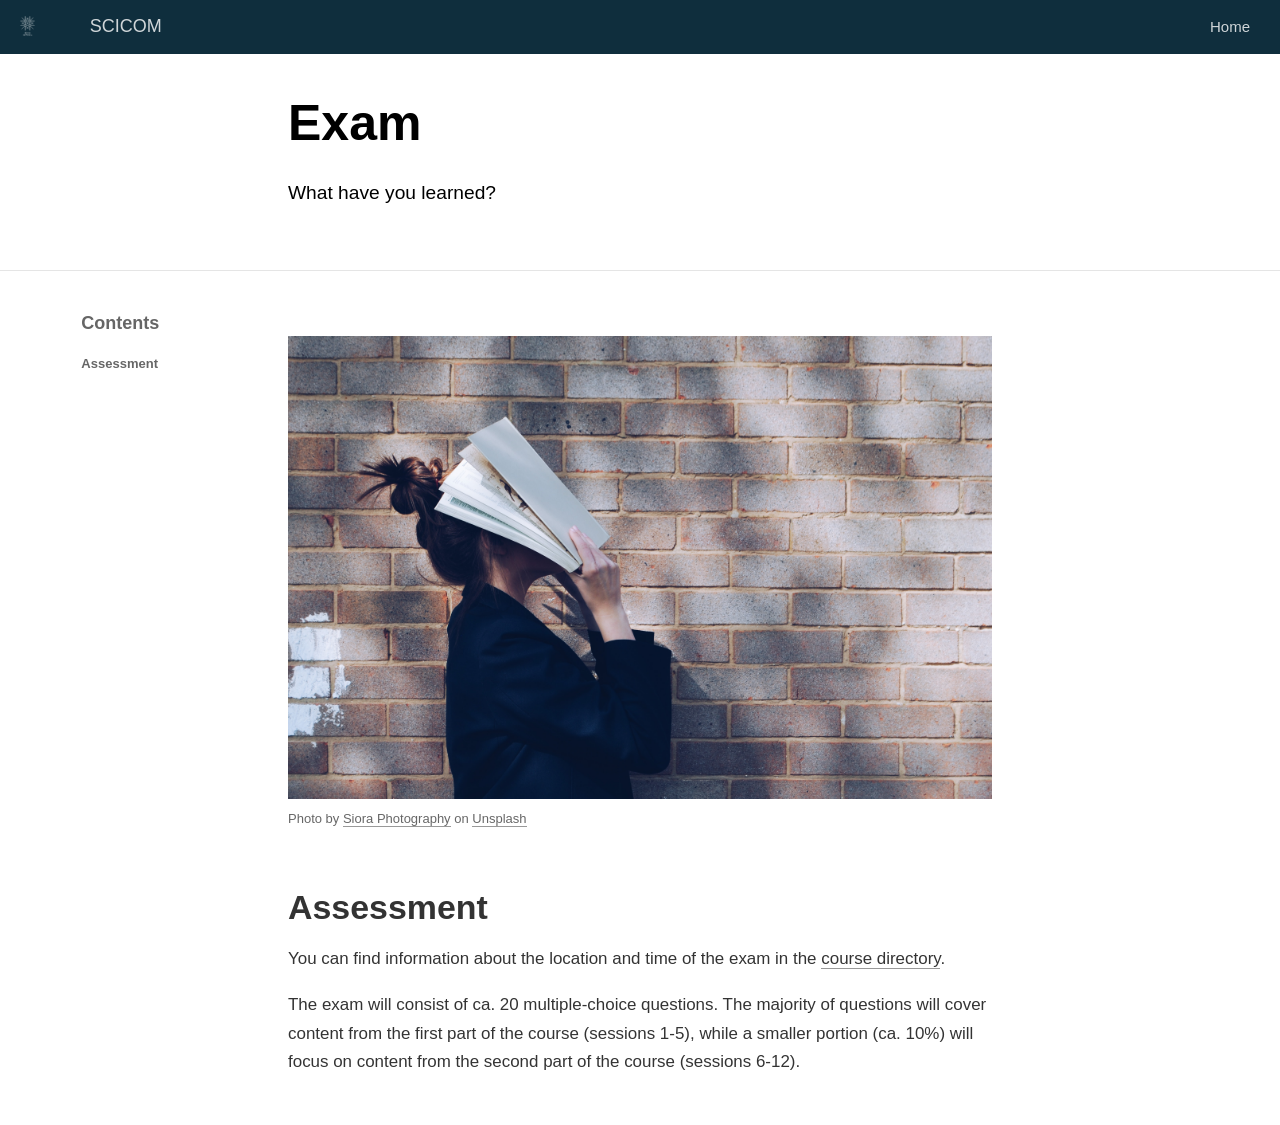
==== docs/exam.html @ 019a63f3 "Initial commit" ====
<!DOCTYPE html>

<html xmlns="http://www.w3.org/1999/xhtml" lang="" xml:lang="">

<head>
  <meta charset="utf-8"/>
  <meta name="viewport" content="width=device-width, initial-scale=1"/>
  <meta http-equiv="X-UA-Compatible" content="IE=Edge,chrome=1"/>
  <meta name="generator" content="distill" />

  <style type="text/css">
  /* Hide doc at startup (prevent jankiness while JS renders/transforms) */
  body {
    visibility: hidden;
  }
  </style>

 <!--radix_placeholder_import_source-->
 <!--/radix_placeholder_import_source-->

<style type="text/css">code{white-space: pre;}</style>
<style type="text/css" data-origin="pandoc">
pre > code.sourceCode { white-space: pre; position: relative; }
pre > code.sourceCode > span { line-height: 1.25; }
pre > code.sourceCode > span:empty { height: 1.2em; }
.sourceCode { overflow: visible; }
code.sourceCode > span { color: inherit; text-decoration: inherit; }
div.sourceCode { margin: 1em 0; }
pre.sourceCode { margin: 0; }
@media screen {
div.sourceCode { overflow: auto; }
}
@media print {
pre > code.sourceCode { white-space: pre-wrap; }
pre > code.sourceCode > span { display: inline-block; text-indent: -5em; padding-left: 5em; }
}
pre.numberSource code
  { counter-reset: source-line 0; }
pre.numberSource code > span
  { position: relative; left: -4em; counter-increment: source-line; }
pre.numberSource code > span > a:first-child::before
  { content: counter(source-line);
    position: relative; left: -1em; text-align: right; vertical-align: baseline;
    border: none; display: inline-block;
    -webkit-touch-callout: none; -webkit-user-select: none;
    -khtml-user-select: none; -moz-user-select: none;
    -ms-user-select: none; user-select: none;
    padding: 0 4px; width: 4em;
    color: #aaaaaa;
  }
pre.numberSource { margin-left: 3em; border-left: 1px solid #aaaaaa;  padding-left: 4px; }
div.sourceCode
  { color: #00769e; background-color: #f1f3f5; }
@media screen {
pre > code.sourceCode > span > a:first-child::before { text-decoration: underline; }
}
code span { color: #00769e; } /* Normal */
code span.al { color: #ad0000; } /* Alert */
code span.an { color: #5e5e5e; } /* Annotation */
code span.at { color: #657422; } /* Attribute */
code span.bn { color: #ad0000; } /* BaseN */
code span.bu { } /* BuiltIn */
code span.cf { color: #00769e; } /* ControlFlow */
code span.ch { color: #20794d; } /* Char */
code span.cn { color: #8f5902; } /* Constant */
code span.co { color: #5e5e5e; } /* Comment */
code span.cv { color: #5e5e5e; font-style: italic; } /* CommentVar */
code span.do { color: #5e5e5e; font-style: italic; } /* Documentation */
code span.dt { color: #ad0000; } /* DataType */
code span.dv { color: #ad0000; } /* DecVal */
code span.er { color: #ad0000; } /* Error */
code span.ex { } /* Extension */
code span.fl { color: #ad0000; } /* Float */
code span.fu { color: #4758ab; } /* Function */
code span.im { } /* Import */
code span.in { color: #5e5e5e; } /* Information */
code span.kw { color: #00769e; } /* Keyword */
code span.op { color: #5e5e5e; } /* Operator */
code span.ot { color: #00769e; } /* Other */
code span.pp { color: #ad0000; } /* Preprocessor */
code span.sc { color: #5e5e5e; } /* SpecialChar */
code span.ss { color: #20794d; } /* SpecialString */
code span.st { color: #20794d; } /* String */
code span.va { color: #111111; } /* Variable */
code span.vs { color: #20794d; } /* VerbatimString */
code span.wa { color: #5e5e5e; font-style: italic; } /* Warning */
</style>


  <!--radix_placeholder_meta_tags-->
  <title>SCICOM: Exam</title>

  <meta property="description" itemprop="description" content="What have you learned?"/>



  <!--  https://developers.facebook.com/docs/sharing/webmasters#markup -->
  <meta property="og:title" content="SCICOM: Exam"/>
  <meta property="og:type" content="article"/>
  <meta property="og:description" content="What have you learned?"/>
  <meta property="og:locale" content="en_US"/>
  <meta property="og:site_name" content="SCICOM"/>

  <!--  https://dev.twitter.com/cards/types/summary -->
  <meta property="twitter:card" content="summary"/>
  <meta property="twitter:title" content="SCICOM: Exam"/>
  <meta property="twitter:description" content="What have you learned?"/>

  <!--/radix_placeholder_meta_tags-->
  <!--radix_placeholder_rmarkdown_metadata-->

  <script type="text/json" id="radix-rmarkdown-metadata">
  {"type":"list","attributes":{"names":{"type":"character","attributes":{},"value":["title","description"]}},"value":[{"type":"character","attributes":{},"value":["Exam"]},{"type":"character","attributes":{},"value":["What have you learned?"]}]}
  </script>
  <!--/radix_placeholder_rmarkdown_metadata-->
  <!--radix_placeholder_navigation_in_header-->
  <meta name="distill:offset" content=""/>

  <script type="application/javascript">

    window.headroom_prevent_pin = false;

    window.document.addEventListener("DOMContentLoaded", function (event) {

      // initialize headroom for banner
      var header = $('header').get(0);
      var headerHeight = header.offsetHeight;
      var headroom = new Headroom(header, {
        tolerance: 5,
        onPin : function() {
          if (window.headroom_prevent_pin) {
            window.headroom_prevent_pin = false;
            headroom.unpin();
          }
        }
      });
      headroom.init();
      if(window.location.hash)
        headroom.unpin();
      $(header).addClass('headroom--transition');

      // offset scroll location for banner on hash change
      // (see: https://github.com/WickyNilliams/headroom.js/issues/38)
      window.addEventListener("hashchange", function(event) {
        window.scrollTo(0, window.pageYOffset - (headerHeight + 25));
      });

      // responsive menu
      $('.distill-site-header').each(function(i, val) {
        var topnav = $(this);
        var toggle = topnav.find('.nav-toggle');
        toggle.on('click', function() {
          topnav.toggleClass('responsive');
        });
      });

      // nav dropdowns
      $('.nav-dropbtn').click(function(e) {
        $(this).next('.nav-dropdown-content').toggleClass('nav-dropdown-active');
        $(this).parent().siblings('.nav-dropdown')
           .children('.nav-dropdown-content').removeClass('nav-dropdown-active');
      });
      $("body").click(function(e){
        $('.nav-dropdown-content').removeClass('nav-dropdown-active');
      });
      $(".nav-dropdown").click(function(e){
        e.stopPropagation();
      });
    });
  </script>

  <style type="text/css">

  /* Theme (user-documented overrideables for nav appearance) */

  .distill-site-nav {
    color: rgba(255, 255, 255, 0.8);
    background-color: #0F2E3D;
    font-size: 15px;
    font-weight: 300;
  }

  .distill-site-nav a {
    color: inherit;
    text-decoration: none;
  }

  .distill-site-nav a:hover {
    color: white;
  }

  @media print {
    .distill-site-nav {
      display: none;
    }
  }

  .distill-site-header {

  }

  .distill-site-footer {

  }


  /* Site Header */

  .distill-site-header {
    width: 100%;
    box-sizing: border-box;
    z-index: 3;
  }

  .distill-site-header .nav-left {
    display: inline-block;
    margin-left: 8px;
  }

  @media screen and (max-width: 768px) {
    .distill-site-header .nav-left {
      margin-left: 0;
    }
  }


  .distill-site-header .nav-right {
    float: right;
    margin-right: 8px;
  }

  .distill-site-header a,
  .distill-site-header .title {
    display: inline-block;
    text-align: center;
    padding: 14px 10px 14px 10px;
  }

  .distill-site-header .title {
    font-size: 18px;
    min-width: 150px;
  }

  .distill-site-header .logo {
    padding: 0;
  }

  .distill-site-header .logo img {
    display: none;
    max-height: 20px;
    width: auto;
    margin-bottom: -4px;
  }

  .distill-site-header .nav-image img {
    max-height: 18px;
    width: auto;
    display: inline-block;
    margin-bottom: -3px;
  }



  @media screen and (min-width: 1000px) {
    .distill-site-header .logo img {
      display: inline-block;
    }
    .distill-site-header .nav-left {
      margin-left: 20px;
    }
    .distill-site-header .nav-right {
      margin-right: 20px;
    }
    .distill-site-header .title {
      padding-left: 12px;
    }
  }


  .distill-site-header .nav-toggle {
    display: none;
  }

  .nav-dropdown {
    display: inline-block;
    position: relative;
  }

  .nav-dropdown .nav-dropbtn {
    border: none;
    outline: none;
    color: rgba(255, 255, 255, 0.8);
    padding: 16px 10px;
    background-color: transparent;
    font-family: inherit;
    font-size: inherit;
    font-weight: inherit;
    margin: 0;
    margin-top: 1px;
    z-index: 2;
  }

  .nav-dropdown-content {
    display: none;
    position: absolute;
    background-color: white;
    min-width: 200px;
    border: 1px solid rgba(0,0,0,0.15);
    border-radius: 4px;
    box-shadow: 0px 8px 16px 0px rgba(0,0,0,0.1);
    z-index: 1;
    margin-top: 2px;
    white-space: nowrap;
    padding-top: 4px;
    padding-bottom: 4px;
  }

  .nav-dropdown-content hr {
    margin-top: 4px;
    margin-bottom: 4px;
    border: none;
    border-bottom: 1px solid rgba(0, 0, 0, 0.1);
  }

  .nav-dropdown-active {
    display: block;
  }

  .nav-dropdown-content a, .nav-dropdown-content .nav-dropdown-header {
    color: black;
    padding: 6px 24px;
    text-decoration: none;
    display: block;
    text-align: left;
  }

  .nav-dropdown-content .nav-dropdown-header {
    display: block;
    padding: 5px 24px;
    padding-bottom: 0;
    text-transform: uppercase;
    font-size: 14px;
    color: #999999;
    white-space: nowrap;
  }

  .nav-dropdown:hover .nav-dropbtn {
    color: white;
  }

  .nav-dropdown-content a:hover {
    background-color: #ddd;
    color: black;
  }

  .nav-right .nav-dropdown-content {
    margin-left: -45%;
    right: 0;
  }

  @media screen and (max-width: 768px) {
    .distill-site-header a, .distill-site-header .nav-dropdown  {display: none;}
    .distill-site-header a.nav-toggle {
      float: right;
      display: block;
    }
    .distill-site-header .title {
      margin-left: 0;
    }
    .distill-site-header .nav-right {
      margin-right: 0;
    }
    .distill-site-header {
      overflow: hidden;
    }
    .nav-right .nav-dropdown-content {
      margin-left: 0;
    }
  }


  @media screen and (max-width: 768px) {
    .distill-site-header.responsive {position: relative; min-height: 500px; }
    .distill-site-header.responsive a.nav-toggle {
      position: absolute;
      right: 0;
      top: 0;
    }
    .distill-site-header.responsive a,
    .distill-site-header.responsive .nav-dropdown {
      display: block;
      text-align: left;
    }
    .distill-site-header.responsive .nav-left,
    .distill-site-header.responsive .nav-right {
      width: 100%;
    }
    .distill-site-header.responsive .nav-dropdown {float: none;}
    .distill-site-header.responsive .nav-dropdown-content {position: relative;}
    .distill-site-header.responsive .nav-dropdown .nav-dropbtn {
      display: block;
      width: 100%;
      text-align: left;
    }
  }

  /* Site Footer */

  .distill-site-footer {
    width: 100%;
    overflow: hidden;
    box-sizing: border-box;
    z-index: 3;
    margin-top: 30px;
    padding-top: 30px;
    padding-bottom: 30px;
    text-align: center;
  }

  /* Headroom */

  d-title {
    padding-top: 6rem;
  }

  @media print {
    d-title {
      padding-top: 4rem;
    }
  }

  .headroom {
    z-index: 1000;
    position: fixed;
    top: 0;
    left: 0;
    right: 0;
  }

  .headroom--transition {
    transition: all .4s ease-in-out;
  }

  .headroom--unpinned {
    top: -100px;
  }

  .headroom--pinned {
    top: 0;
  }

  /* adjust viewport for navbar height */
  /* helps vertically center bootstrap (non-distill) content */
  .min-vh-100 {
    min-height: calc(100vh - 100px) !important;
  }

  </style>

  <script src="site_libs/jquery-3.6.0/jquery-3.6.0.min.js"></script>
  <link href="site_libs/font-awesome-6.4.2/css/all.min.css" rel="stylesheet"/>
  <link href="site_libs/font-awesome-6.4.2/css/v4-shims.min.css" rel="stylesheet"/>
  <script src="site_libs/headroom-0.9.4/headroom.min.js"></script>
  <script src="site_libs/autocomplete-0.37.1/autocomplete.min.js"></script>
  <script src="site_libs/fuse-6.4.1/fuse.min.js"></script>

  <script type="application/javascript">

  function getMeta(metaName) {
    var metas = document.getElementsByTagName('meta');
    for (let i = 0; i < metas.length; i++) {
      if (metas[i].getAttribute('name') === metaName) {
        return metas[i].getAttribute('content');
      }
    }
    return '';
  }

  function offsetURL(url) {
    var offset = getMeta('distill:offset');
    return offset ? offset + '/' + url : url;
  }

  function createFuseIndex() {

    // create fuse index
    var options = {
      keys: [
        { name: 'title', weight: 20 },
        { name: 'categories', weight: 15 },
        { name: 'description', weight: 10 },
        { name: 'contents', weight: 5 },
      ],
      ignoreLocation: true,
      threshold: 0
    };
    var fuse = new window.Fuse([], options);

    // fetch the main search.json
    return fetch(offsetURL('search.json'))
      .then(function(response) {
        if (response.status == 200) {
          return response.json().then(function(json) {
            // index main articles
            json.articles.forEach(function(article) {
              fuse.add(article);
            });
            // download collections and index their articles
            return Promise.all(json.collections.map(function(collection) {
              return fetch(offsetURL(collection)).then(function(response) {
                if (response.status === 200) {
                  return response.json().then(function(articles) {
                    articles.forEach(function(article) {
                      fuse.add(article);
                    });
                  })
                } else {
                  return Promise.reject(
                    new Error('Unexpected status from search index request: ' +
                              response.status)
                  );
                }
              });
            })).then(function() {
              return fuse;
            });
          });

        } else {
          return Promise.reject(
            new Error('Unexpected status from search index request: ' +
                        response.status)
          );
        }
      });
  }

  window.document.addEventListener("DOMContentLoaded", function (event) {

    // get search element (bail if we don't have one)
    var searchEl = window.document.getElementById('distill-search');
    if (!searchEl)
      return;

    createFuseIndex()
      .then(function(fuse) {

        // make search box visible
        searchEl.classList.remove('hidden');

        // initialize autocomplete
        var options = {
          autoselect: true,
          hint: false,
          minLength: 2,
        };
        window.autocomplete(searchEl, options, [{
          source: function(query, callback) {
            const searchOptions = {
              isCaseSensitive: false,
              shouldSort: true,
              minMatchCharLength: 2,
              limit: 10,
            };
            var results = fuse.search(query, searchOptions);
            callback(results
              .map(function(result) { return result.item; })
            );
          },
          templates: {
            suggestion: function(suggestion) {
              var img = suggestion.preview && Object.keys(suggestion.preview).length > 0
                ? `<img src="${offsetURL(suggestion.preview)}"</img>`
                : '';
              var html = `
                <div class="search-item">
                  <h3>${suggestion.title}</h3>
                  <div class="search-item-description">
                    ${suggestion.description || ''}
                  </div>
                  <div class="search-item-preview">
                    ${img}
                  </div>
                </div>
              `;
              return html;
            }
          }
        }]).on('autocomplete:selected', function(event, suggestion) {
          window.location.href = offsetURL(suggestion.path);
        });
        // remove inline display style on autocompleter (we want to
        // manage responsive display via css)
        $('.algolia-autocomplete').css("display", "");
      })
      .catch(function(error) {
        console.log(error);
      });

  });

  </script>

  <style type="text/css">

  .nav-search {
    font-size: x-small;
  }

  /* Algolioa Autocomplete */

  .algolia-autocomplete {
    display: inline-block;
    margin-left: 10px;
    vertical-align: sub;
    background-color: white;
    color: black;
    padding: 6px;
    padding-top: 8px;
    padding-bottom: 0;
    border-radius: 6px;
    border: 1px #0F2E3D solid;
    width: 180px;
  }


  @media screen and (max-width: 768px) {
    .distill-site-nav .algolia-autocomplete {
      display: none;
      visibility: hidden;
    }
    .distill-site-nav.responsive .algolia-autocomplete {
      display: inline-block;
      visibility: visible;
    }
    .distill-site-nav.responsive .algolia-autocomplete .aa-dropdown-menu {
      margin-left: 0;
      width: 400px;
      max-height: 400px;
    }
  }

  .algolia-autocomplete .aa-input, .algolia-autocomplete .aa-hint {
    width: 90%;
    outline: none;
    border: none;
  }

  .algolia-autocomplete .aa-hint {
    color: #999;
  }
  .algolia-autocomplete .aa-dropdown-menu {
    width: 550px;
    max-height: 70vh;
    overflow-x: visible;
    overflow-y: scroll;
    padding: 5px;
    margin-top: 3px;
    margin-left: -150px;
    background-color: #fff;
    border-radius: 5px;
    border: 1px solid #999;
    border-top: none;
  }

  .algolia-autocomplete .aa-dropdown-menu .aa-suggestion {
    cursor: pointer;
    padding: 5px 4px;
    border-bottom: 1px solid #eee;
  }

  .algolia-autocomplete .aa-dropdown-menu .aa-suggestion:last-of-type {
    border-bottom: none;
    margin-bottom: 2px;
  }

  .algolia-autocomplete .aa-dropdown-menu .aa-suggestion .search-item {
    overflow: hidden;
    font-size: 0.8em;
    line-height: 1.4em;
  }

  .algolia-autocomplete .aa-dropdown-menu .aa-suggestion .search-item h3 {
    font-size: 1rem;
    margin-block-start: 0;
    margin-block-end: 5px;
  }

  .algolia-autocomplete .aa-dropdown-menu .aa-suggestion .search-item-description {
    display: inline-block;
    overflow: hidden;
    height: 2.8em;
    width: 80%;
    margin-right: 4%;
  }

  .algolia-autocomplete .aa-dropdown-menu .aa-suggestion .search-item-preview {
    display: inline-block;
    width: 15%;
  }

  .algolia-autocomplete .aa-dropdown-menu .aa-suggestion .search-item-preview img {
    height: 3em;
    width: auto;
    display: none;
  }

  .algolia-autocomplete .aa-dropdown-menu .aa-suggestion .search-item-preview img[src] {
    display: initial;
  }

  .algolia-autocomplete .aa-dropdown-menu .aa-suggestion.aa-cursor {
    background-color: #eee;
  }
  .algolia-autocomplete .aa-dropdown-menu .aa-suggestion em {
    font-weight: bold;
    font-style: normal;
  }

  </style>


  <!--/radix_placeholder_navigation_in_header-->
  <!--radix_placeholder_distill-->

  <style type="text/css">

  body {
    background-color: white;
  }

  .pandoc-table {
    width: 100%;
  }

  .pandoc-table>caption {
    margin-bottom: 10px;
  }

  .pandoc-table th:not([align]) {
    text-align: left;
  }

  .pagedtable-footer {
    font-size: 15px;
  }

  d-byline .byline {
    grid-template-columns: 2fr 2fr;
  }

  d-byline .byline h3 {
    margin-block-start: 1.5em;
  }

  d-byline .byline .authors-affiliations h3 {
    margin-block-start: 0.5em;
  }

  .authors-affiliations .orcid-id {
    width: 16px;
    height:16px;
    margin-left: 4px;
    margin-right: 4px;
    vertical-align: middle;
    padding-bottom: 2px;
  }

  d-title .dt-tags {
    margin-top: 1em;
    grid-column: text;
  }

  .dt-tags .dt-tag {
    text-decoration: none;
    display: inline-block;
    color: rgba(0,0,0,0.6);
    padding: 0em 0.4em;
    margin-right: 0.5em;
    margin-bottom: 0.4em;
    font-size: 70%;
    border: 1px solid rgba(0,0,0,0.2);
    border-radius: 3px;
    text-transform: uppercase;
    font-weight: 500;
  }

  d-article table.gt_table td,
  d-article table.gt_table th {
    border-bottom: none;
    font-size: 100%;
  }

  .html-widget {
    margin-bottom: 2.0em;
  }

  .l-screen-inset {
    padding-right: 16px;
  }

  .l-screen .caption {
    margin-left: 10px;
  }

  .shaded {
    background: rgb(247, 247, 247);
    padding-top: 20px;
    padding-bottom: 20px;
    border-top: 1px solid rgba(0, 0, 0, 0.1);
    border-bottom: 1px solid rgba(0, 0, 0, 0.1);
  }

  .shaded .html-widget {
    margin-bottom: 0;
    border: 1px solid rgba(0, 0, 0, 0.1);
  }

  .shaded .shaded-content {
    background: white;
  }

  .text-output {
    margin-top: 0;
    line-height: 1.5em;
  }

  .hidden {
    display: none !important;
  }

  hr.section-separator {
    border: none;
    border-top: 1px solid rgba(0, 0, 0, 0.1);
    margin: 0px;
  }


  d-byline {
    border-top: none;
  }

  d-article {
    padding-top: 2.5rem;
    padding-bottom: 30px;
    border-top: none;
  }

  d-appendix {
    padding-top: 30px;
  }

  d-article>p>img {
    width: 100%;
  }

  d-article h2 {
    margin: 1rem 0 1.5rem 0;
  }

  d-article h3 {
    margin-top: 1.5rem;
  }

  d-article iframe {
    border: 1px solid rgba(0, 0, 0, 0.1);
    margin-bottom: 2.0em;
    width: 100%;
  }

  /* Tweak code blocks */

  d-article div.sourceCode code,
  d-article pre code {
    font-family: Consolas, Monaco, 'Andale Mono', 'Ubuntu Mono', monospace;
  }

  d-article pre,
  d-article div.sourceCode,
  d-article div.sourceCode pre {
    overflow: auto;
  }

  d-article div.sourceCode {
    background-color: white;
  }

  d-article div.sourceCode pre {
    padding-left: 10px;
    font-size: 12px;
    border-left: 2px solid rgba(0,0,0,0.1);
  }

  d-article pre {
    font-size: 12px;
    color: black;
    background: none;
    margin-top: 0;
    text-align: left;
    white-space: pre;
    word-spacing: normal;
    word-break: normal;
    word-wrap: normal;
    line-height: 1.5;

    -moz-tab-size: 4;
    -o-tab-size: 4;
    tab-size: 4;

    -webkit-hyphens: none;
    -moz-hyphens: none;
    -ms-hyphens: none;
    hyphens: none;
  }

  d-article pre a {
    border-bottom: none;
  }

  d-article pre a:hover {
    border-bottom: none;
    text-decoration: underline;
  }

  d-article details {
    grid-column: text;
    margin-bottom: 0.8em;
  }

  @media(min-width: 768px) {

  d-article pre,
  d-article div.sourceCode,
  d-article div.sourceCode pre {
    overflow: visible !important;
  }

  d-article div.sourceCode pre {
    padding-left: 18px;
    font-size: 14px;
  }

  /* tweak for Pandoc numbered line within distill */
  d-article pre.numberSource code > span {
      left: -2em;
  }

  d-article pre {
    font-size: 14px;
  }

  }

  figure img.external {
    background: white;
    border: 1px solid rgba(0, 0, 0, 0.1);
    box-shadow: 0 1px 8px rgba(0, 0, 0, 0.1);
    padding: 18px;
    box-sizing: border-box;
  }

  /* CSS for d-contents */

  .d-contents {
    grid-column: text;
    color: rgba(0,0,0,0.8);
    font-size: 0.9em;
    padding-bottom: 1em;
    margin-bottom: 1em;
    padding-bottom: 0.5em;
    margin-bottom: 1em;
    padding-left: 0.25em;
    justify-self: start;
  }

  @media(min-width: 1000px) {
    .d-contents.d-contents-float {
      height: 0;
      grid-column-start: 1;
      grid-column-end: 4;
      justify-self: center;
      padding-right: 3em;
      padding-left: 2em;
    }
  }

  .d-contents nav h3 {
    font-size: 18px;
    margin-top: 0;
    margin-bottom: 1em;
  }

  .d-contents li {
    list-style-type: none
  }

  .d-contents nav > ul {
    padding-left: 0;
  }

  .d-contents ul {
    padding-left: 1em
  }

  .d-contents nav ul li {
    margin-top: 0.6em;
    margin-bottom: 0.2em;
  }

  .d-contents nav a {
    font-size: 13px;
    border-bottom: none;
    text-decoration: none
    color: rgba(0, 0, 0, 0.8);
  }

  .d-contents nav a:hover {
    text-decoration: underline solid rgba(0, 0, 0, 0.6)
  }

  .d-contents nav > ul > li > a {
    font-weight: 600;
  }

  .d-contents nav > ul > li > ul {
    font-weight: inherit;
  }

  .d-contents nav > ul > li > ul > li {
    margin-top: 0.2em;
  }


  .d-contents nav ul {
    margin-top: 0;
    margin-bottom: 0.25em;
  }

  .d-article-with-toc h2:nth-child(2) {
    margin-top: 0;
  }


  /* Figure */

  .figure {
    position: relative;
    margin-bottom: 2.5em;
    margin-top: 1.5em;
  }

  .figure .caption {
    color: rgba(0, 0, 0, 0.6);
    font-size: 12px;
    line-height: 1.5em;
  }

  .figure img.external {
    background: white;
    border: 1px solid rgba(0, 0, 0, 0.1);
    box-shadow: 0 1px 8px rgba(0, 0, 0, 0.1);
    padding: 18px;
    box-sizing: border-box;
  }

  .figure .caption a {
    color: rgba(0, 0, 0, 0.6);
  }

  .figure .caption b,
  .figure .caption strong, {
    font-weight: 600;
    color: rgba(0, 0, 0, 1.0);
  }

  /* Citations */

  d-article .citation {
    color: inherit;
    cursor: inherit;
  }

  div.hanging-indent{
    margin-left: 1em; text-indent: -1em;
  }

  /* Citation hover box */

  .tippy-box[data-theme~=light-border] {
    background-color: rgba(250, 250, 250, 0.95);
  }

  .tippy-content > p {
    margin-bottom: 0;
    padding: 2px;
  }


  /* Tweak 1000px media break to show more text */

  @media(min-width: 1000px) {
    .base-grid,
    distill-header,
    d-title,
    d-abstract,
    d-article,
    d-appendix,
    distill-appendix,
    d-byline,
    d-footnote-list,
    d-citation-list,
    distill-footer {
      grid-template-columns: [screen-start] 1fr [page-start kicker-start] 80px [middle-start] 50px [text-start kicker-end] 65px 65px 65px 65px 65px 65px 65px 65px [text-end gutter-start] 65px [middle-end] 65px [page-end gutter-end] 1fr [screen-end];
      grid-column-gap: 16px;
    }

    .grid {
      grid-column-gap: 16px;
    }

    d-article {
      font-size: 1.06rem;
      line-height: 1.7em;
    }
    figure .caption, .figure .caption, figure figcaption {
      font-size: 13px;
    }
  }

  @media(min-width: 1180px) {
    .base-grid,
    distill-header,
    d-title,
    d-abstract,
    d-article,
    d-appendix,
    distill-appendix,
    d-byline,
    d-footnote-list,
    d-citation-list,
    distill-footer {
      grid-template-columns: [screen-start] 1fr [page-start kicker-start] 60px [middle-start] 60px [text-start kicker-end] 60px 60px 60px 60px 60px 60px 60px 60px [text-end gutter-start] 60px [middle-end] 60px [page-end gutter-end] 1fr [screen-end];
      grid-column-gap: 32px;
    }

    .grid {
      grid-column-gap: 32px;
    }
  }


  /* Get the citation styles for the appendix (not auto-injected on render since
     we do our own rendering of the citation appendix) */

  d-appendix .citation-appendix,
  .d-appendix .citation-appendix {
    font-size: 11px;
    line-height: 15px;
    border-left: 1px solid rgba(0, 0, 0, 0.1);
    padding-left: 18px;
    border: 1px solid rgba(0,0,0,0.1);
    background: rgba(0, 0, 0, 0.02);
    padding: 10px 18px;
    border-radius: 3px;
    color: rgba(150, 150, 150, 1);
    overflow: hidden;
    margin-top: -12px;
    white-space: pre-wrap;
    word-wrap: break-word;
  }

  /* Include appendix styles here so they can be overridden */

  d-appendix {
    contain: layout style;
    font-size: 0.8em;
    line-height: 1.7em;
    margin-top: 60px;
    margin-bottom: 0;
    border-top: 1px solid rgba(0, 0, 0, 0.1);
    color: rgba(0,0,0,0.5);
    padding-top: 60px;
    padding-bottom: 48px;
  }

  d-appendix h3 {
    grid-column: page-start / text-start;
    font-size: 15px;
    font-weight: 500;
    margin-top: 1em;
    margin-bottom: 0;
    color: rgba(0,0,0,0.65);
  }

  d-appendix h3 + * {
    margin-top: 1em;
  }

  d-appendix ol {
    padding: 0 0 0 15px;
  }

  @media (min-width: 768px) {
    d-appendix ol {
      padding: 0 0 0 30px;
      margin-left: -30px;
    }
  }

  d-appendix li {
    margin-bottom: 1em;
  }

  d-appendix a {
    color: rgba(0, 0, 0, 0.6);
  }

  d-appendix > * {
    grid-column: text;
  }

  d-appendix > d-footnote-list,
  d-appendix > d-citation-list,
  d-appendix > distill-appendix {
    grid-column: screen;
  }

  /* Include footnote styles here so they can be overridden */

  d-footnote-list {
    contain: layout style;
  }

  d-footnote-list > * {
    grid-column: text;
  }

  d-footnote-list a.footnote-backlink {
    color: rgba(0,0,0,0.3);
    padding-left: 0.5em;
  }



  /* Anchor.js */

  .anchorjs-link {
    /*transition: all .25s linear; */
    text-decoration: none;
    border-bottom: none;
  }
  *:hover > .anchorjs-link {
    margin-left: -1.125em !important;
    text-decoration: none;
    border-bottom: none;
  }

  /* Social footer */

  .social_footer {
    margin-top: 30px;
    margin-bottom: 0;
    color: rgba(0,0,0,0.67);
  }

  .disqus-comments {
    margin-right: 30px;
  }

  .disqus-comment-count {
    border-bottom: 1px solid rgba(0, 0, 0, 0.4);
    cursor: pointer;
  }

  #disqus_thread {
    margin-top: 30px;
  }

  .article-sharing a {
    border-bottom: none;
    margin-right: 8px;
  }

  .article-sharing a:hover {
    border-bottom: none;
  }

  .sidebar-section.subscribe {
    font-size: 12px;
    line-height: 1.6em;
  }

  .subscribe p {
    margin-bottom: 0.5em;
  }


  .article-footer .subscribe {
    font-size: 15px;
    margin-top: 45px;
  }


  .sidebar-section.custom {
    font-size: 12px;
    line-height: 1.6em;
  }

  .custom p {
    margin-bottom: 0.5em;
  }

  /* Styles for listing layout (hide title) */
  .layout-listing d-title, .layout-listing .d-title {
    display: none;
  }

  /* Styles for posts lists (not auto-injected) */


  .posts-with-sidebar {
    padding-left: 45px;
    padding-right: 45px;
  }

  .posts-list .description h2,
  .posts-list .description p {
    font-family: -apple-system, BlinkMacSystemFont, "Segoe UI", Roboto, Oxygen, Ubuntu, Cantarell, "Fira Sans", "Droid Sans", "Helvetica Neue", Arial, sans-serif;
  }

  .posts-list .description h2 {
    font-weight: 700;
    border-bottom: none;
    padding-bottom: 0;
  }

  .posts-list h2.post-tag {
    border-bottom: 1px solid rgba(0, 0, 0, 0.2);
    padding-bottom: 12px;
  }
  .posts-list {
    margin-top: 60px;
    margin-bottom: 24px;
  }

  .posts-list .post-preview {
    text-decoration: none;
    overflow: hidden;
    display: block;
    border-bottom: 1px solid rgba(0, 0, 0, 0.1);
    padding: 24px 0;
  }

  .post-preview-last {
    border-bottom: none !important;
  }

  .posts-list .posts-list-caption {
    grid-column: screen;
    font-weight: 400;
  }

  .posts-list .post-preview h2 {
    margin: 0 0 6px 0;
    line-height: 1.2em;
    font-style: normal;
    font-size: 24px;
  }

  .posts-list .post-preview p {
    margin: 0 0 12px 0;
    line-height: 1.4em;
    font-size: 16px;
  }

  .posts-list .post-preview .thumbnail {
    box-sizing: border-box;
    margin-bottom: 24px;
    position: relative;
    max-width: 500px;
  }
  .posts-list .post-preview img {
    width: 100%;
    display: block;
  }

  .posts-list .metadata {
    font-size: 12px;
    line-height: 1.4em;
    margin-bottom: 18px;
  }

  .posts-list .metadata > * {
    display: inline-block;
  }

  .posts-list .metadata .publishedDate {
    margin-right: 2em;
  }

  .posts-list .metadata .dt-authors {
    display: block;
    margin-top: 0.3em;
    margin-right: 2em;
  }

  .posts-list .dt-tags {
    display: block;
    line-height: 1em;
  }

  .posts-list .dt-tags .dt-tag {
    display: inline-block;
    color: rgba(0,0,0,0.6);
    padding: 0.3em 0.4em;
    margin-right: 0.2em;
    margin-bottom: 0.4em;
    font-size: 60%;
    border: 1px solid rgba(0,0,0,0.2);
    border-radius: 3px;
    text-transform: uppercase;
    font-weight: 500;
  }

  .posts-list img {
    opacity: 1;
  }

  .posts-list img[data-src] {
    opacity: 0;
  }

  .posts-more {
    clear: both;
  }


  .posts-sidebar {
    font-size: 16px;
  }

  .posts-sidebar h3 {
    font-size: 16px;
    margin-top: 0;
    margin-bottom: 0.5em;
    font-weight: 400;
    text-transform: uppercase;
  }

  .sidebar-section {
    margin-bottom: 30px;
  }

  .categories ul {
    list-style-type: none;
    margin: 0;
    padding: 0;
  }

  .categories li {
    color: rgba(0, 0, 0, 0.8);
    margin-bottom: 0;
  }

  .categories li>a {
    border-bottom: none;
  }

  .categories li>a:hover {
    border-bottom: 1px solid rgba(0, 0, 0, 0.4);
  }

  .categories .active {
    font-weight: 600;
  }

  .categories .category-count {
    color: rgba(0, 0, 0, 0.4);
  }


  @media(min-width: 768px) {
    .posts-list .post-preview h2 {
      font-size: 26px;
    }
    .posts-list .post-preview .thumbnail {
      float: right;
      width: 30%;
      margin-bottom: 0;
    }
    .posts-list .post-preview .description {
      float: left;
      width: 45%;
    }
    .posts-list .post-preview .metadata {
      float: left;
      width: 20%;
      margin-top: 8px;
    }
    .posts-list .post-preview p {
      margin: 0 0 12px 0;
      line-height: 1.5em;
      font-size: 16px;
    }
    .posts-with-sidebar .posts-list {
      float: left;
      width: 75%;
    }
    .posts-with-sidebar .posts-sidebar {
      float: right;
      width: 20%;
      margin-top: 60px;
      padding-top: 24px;
      padding-bottom: 24px;
    }
  }


  /* Improve display for browsers without grid (IE/Edge <= 15) */

  .downlevel {
    line-height: 1.6em;
    font-family: -apple-system, BlinkMacSystemFont, "Segoe UI", Roboto, Oxygen, Ubuntu, Cantarell, "Fira Sans", "Droid Sans", "Helvetica Neue", Arial, sans-serif;
    margin: 0;
  }

  .downlevel .d-title {
    padding-top: 6rem;
    padding-bottom: 1.5rem;
  }

  .downlevel .d-title h1 {
    font-size: 50px;
    font-weight: 700;
    line-height: 1.1em;
    margin: 0 0 0.5rem;
  }

  .downlevel .d-title p {
    font-weight: 300;
    font-size: 1.2rem;
    line-height: 1.55em;
    margin-top: 0;
  }

  .downlevel .d-byline {
    padding-top: 0.8em;
    padding-bottom: 0.8em;
    font-size: 0.8rem;
    line-height: 1.8em;
  }

  .downlevel .section-separator {
    border: none;
    border-top: 1px solid rgba(0, 0, 0, 0.1);
  }

  .downlevel .d-article {
    font-size: 1.06rem;
    line-height: 1.7em;
    padding-top: 1rem;
    padding-bottom: 2rem;
  }


  .downlevel .d-appendix {
    padding-left: 0;
    padding-right: 0;
    max-width: none;
    font-size: 0.8em;
    line-height: 1.7em;
    margin-bottom: 0;
    color: rgba(0,0,0,0.5);
    padding-top: 40px;
    padding-bottom: 48px;
  }

  .downlevel .footnotes ol {
    padding-left: 13px;
  }

  .downlevel .base-grid,
  .downlevel .distill-header,
  .downlevel .d-title,
  .downlevel .d-abstract,
  .downlevel .d-article,
  .downlevel .d-appendix,
  .downlevel .distill-appendix,
  .downlevel .d-byline,
  .downlevel .d-footnote-list,
  .downlevel .d-citation-list,
  .downlevel .distill-footer,
  .downlevel .appendix-bottom,
  .downlevel .posts-container {
    padding-left: 40px;
    padding-right: 40px;
  }

  @media(min-width: 768px) {
    .downlevel .base-grid,
    .downlevel .distill-header,
    .downlevel .d-title,
    .downlevel .d-abstract,
    .downlevel .d-article,
    .downlevel .d-appendix,
    .downlevel .distill-appendix,
    .downlevel .d-byline,
    .downlevel .d-footnote-list,
    .downlevel .d-citation-list,
    .downlevel .distill-footer,
    .downlevel .appendix-bottom,
    .downlevel .posts-container {
    padding-left: 150px;
    padding-right: 150px;
    max-width: 900px;
  }
  }

  .downlevel pre code {
    display: block;
    border-left: 2px solid rgba(0, 0, 0, .1);
    padding: 0 0 0 20px;
    font-size: 14px;
  }

  .downlevel code, .downlevel pre {
    color: black;
    background: none;
    font-family: Consolas, Monaco, 'Andale Mono', 'Ubuntu Mono', monospace;
    text-align: left;
    white-space: pre;
    word-spacing: normal;
    word-break: normal;
    word-wrap: normal;
    line-height: 1.5;

    -moz-tab-size: 4;
    -o-tab-size: 4;
    tab-size: 4;

    -webkit-hyphens: none;
    -moz-hyphens: none;
    -ms-hyphens: none;
    hyphens: none;
  }

  .downlevel .posts-list .post-preview {
    color: inherit;
  }



  </style>

  <script type="application/javascript">

  function is_downlevel_browser() {
    if (bowser.isUnsupportedBrowser({ msie: "12", msedge: "16"},
                                   window.navigator.userAgent)) {
      return true;
    } else {
      return window.load_distill_framework === undefined;
    }
  }

  // show body when load is complete
  function on_load_complete() {

    // add anchors
    if (window.anchors) {
      window.anchors.options.placement = 'left';
      window.anchors.add('d-article > h2, d-article > h3, d-article > h4, d-article > h5');
    }


    // set body to visible
    document.body.style.visibility = 'visible';

    // force redraw for leaflet widgets
    if (window.HTMLWidgets) {
      var maps = window.HTMLWidgets.findAll(".leaflet");
      $.each(maps, function(i, el) {
        var map = this.getMap();
        map.invalidateSize();
        map.eachLayer(function(layer) {
          if (layer instanceof L.TileLayer)
            layer.redraw();
        });
      });
    }

    // trigger 'shown' so htmlwidgets resize
    $('d-article').trigger('shown');
  }

  function init_distill() {

    init_common();

    // create front matter
    var front_matter = $('<d-front-matter></d-front-matter>');
    $('#distill-front-matter').wrap(front_matter);

    // create d-title
    $('.d-title').changeElementType('d-title');

    // separator
    var separator = '<hr class="section-separator" style="clear: both"/>';
    // prepend separator above appendix
    $('.d-byline').before(separator);
    $('.d-article').before(separator);

    // create d-byline
    var byline = $('<d-byline></d-byline>');
    $('.d-byline').replaceWith(byline);

    // create d-article
    var article = $('<d-article></d-article>');
    $('.d-article').wrap(article).children().unwrap();

    // move posts container into article
    $('.posts-container').appendTo($('d-article'));

    // create d-appendix
    $('.d-appendix').changeElementType('d-appendix');

    // flag indicating that we have appendix items
    var appendix = $('.appendix-bottom').children('h3').length > 0;

    // replace footnotes with <d-footnote>
    $('.footnote-ref').each(function(i, val) {
      appendix = true;
      var href = $(this).attr('href');
      var id = href.replace('#', '');
      var fn = $('#' + id);
      var fn_p = $('#' + id + '>p');
      fn_p.find('.footnote-back').remove();
      var text = fn_p.html();
      var dtfn = $('<d-footnote></d-footnote>');
      dtfn.html(text);
      $(this).replaceWith(dtfn);
    });
    // remove footnotes
    $('.footnotes').remove();

    // move refs into #references-listing
    $('#references-listing').replaceWith($('#refs'));

    $('h1.appendix, h2.appendix').each(function(i, val) {
      $(this).changeElementType('h3');
    });
    $('h3.appendix').each(function(i, val) {
      var id = $(this).attr('id');
      $('.d-contents a[href="#' + id + '"]').parent().remove();
      appendix = true;
      $(this).nextUntil($('h1, h2, h3')).addBack().appendTo($('d-appendix'));
    });

    // show d-appendix if we have appendix content
    $("d-appendix").css('display', appendix ? 'grid' : 'none');

    // localize layout chunks to just output
    $('.layout-chunk').each(function(i, val) {

      // capture layout
      var layout = $(this).attr('data-layout');

      // apply layout to markdown level block elements
      var elements = $(this).children().not('details, div.sourceCode, pre, script');
      elements.each(function(i, el) {
        var layout_div = $('<div class="' + layout + '"></div>');
        if (layout_div.hasClass('shaded')) {
          var shaded_content = $('<div class="shaded-content"></div>');
          $(this).wrap(shaded_content);
          $(this).parent().wrap(layout_div);
        } else {
          $(this).wrap(layout_div);
        }
      });


      // unwrap the layout-chunk div
      $(this).children().unwrap();
    });

    // remove code block used to force  highlighting css
    $('.distill-force-highlighting-css').parent().remove();

    // remove empty line numbers inserted by pandoc when using a
    // custom syntax highlighting theme, except when numbering line
    // in code chunk
    $('pre:not(.numberLines) code.sourceCode a:empty').remove();

    // load distill framework
    load_distill_framework();

    // wait for window.distillRunlevel == 4 to do post processing
    function distill_post_process() {

      if (!window.distillRunlevel || window.distillRunlevel < 4)
        return;

      // hide author/affiliations entirely if we have no authors
      var front_matter = JSON.parse($("#distill-front-matter").html());
      var have_authors = front_matter.authors && front_matter.authors.length > 0;
      if (!have_authors)
        $('d-byline').addClass('hidden');

      // article with toc class
      $('.d-contents').parent().addClass('d-article-with-toc');

      // strip links that point to #
      $('.authors-affiliations').find('a[href="#"]').removeAttr('href');

      // add orcid ids
      $('.authors-affiliations').find('.author').each(function(i, el) {
        var orcid_id = front_matter.authors[i].orcidID;
        var author_name = front_matter.authors[i].author
        if (orcid_id) {
          var a = $('<a></a>');
          a.attr('href', 'https://orcid.org/' + orcid_id);
          var img = $('<img></img>');
          img.addClass('orcid-id');
          img.attr('alt', author_name ? 'ORCID ID for ' + author_name : 'ORCID ID');
          img.attr('src','[data-uri]');
          a.append(img);
          $(this).append(a);
        }
      });

      // hide elements of author/affiliations grid that have no value
      function hide_byline_column(caption) {
        $('d-byline').find('h3:contains("' + caption + '")').parent().css('visibility', 'hidden');
      }

      // affiliations
      var have_affiliations = false;
      for (var i = 0; i<front_matter.authors.length; ++i) {
        var author = front_matter.authors[i];
        if (author.affiliation !== "&nbsp;") {
          have_affiliations = true;
          break;
        }
      }
      if (!have_affiliations)
        $('d-byline').find('h3:contains("Affiliations")').css('visibility', 'hidden');

      // published date
      if (!front_matter.publishedDate)
        hide_byline_column("Published");

      // document object identifier
      var doi = $('d-byline').find('h3:contains("DOI")');
      var doi_p = doi.next().empty();
      if (!front_matter.doi) {
        // if we have a citation and valid citationText then link to that
        if ($('#citation').length > 0 && front_matter.citationText) {
          doi.html('Citation');
          $('<a href="#citation"></a>')
            .text(front_matter.citationText)
            .appendTo(doi_p);
        } else {
          hide_byline_column("DOI");
        }
      } else {
        $('<a></a>')
           .attr('href', "https://doi.org/" + front_matter.doi)
           .html(front_matter.doi)
           .appendTo(doi_p);
      }

       // change plural form of authors/affiliations
      if (front_matter.authors.length === 1) {
        var grid = $('.authors-affiliations');
        grid.children('h3:contains("Authors")').text('Author');
        grid.children('h3:contains("Affiliations")').text('Affiliation');
      }

      // remove d-appendix and d-footnote-list local styles
      $('d-appendix > style:first-child').remove();
      $('d-footnote-list > style:first-child').remove();

      // move appendix-bottom entries to the bottom
      $('.appendix-bottom').appendTo('d-appendix').children().unwrap();
      $('.appendix-bottom').remove();

      // hoverable references
      $('span.citation[data-cites]').each(function() {
        const citeChild = $(this).children()[0]
        // Do not process if @xyz has been used without escaping and without bibliography activated
        // https://github.com/rstudio/distill/issues/466
        if (citeChild === undefined) return true

        if (citeChild.nodeName == "D-FOOTNOTE") {
          var fn = citeChild
          $(this).html(fn.shadowRoot.querySelector("sup"))
          $(this).id = fn.id
          fn.remove()
        }
        var refs = $(this).attr('data-cites').split(" ");
        var refHtml = refs.map(function(ref) {
          // Could use CSS.escape too here, we insure backward compatibility in navigator
          return "<p>" + $('div[id="ref-' + ref + '"]').html() + "</p>";
        }).join("\n");
        window.tippy(this, {
          allowHTML: true,
          content: refHtml,
          maxWidth: 500,
          interactive: true,
          interactiveBorder: 10,
          theme: 'light-border',
          placement: 'bottom-start'
        });
      });

      // fix footnotes in tables (#411)
      // replacing broken distill.pub feature
      $('table d-footnote').each(function() {
        // we replace internal showAtNode methode which is triggered when hovering a footnote
        this.hoverBox.showAtNode = function(node) {
          // ported from https://github.com/distillpub/template/pull/105/files
          calcOffset = function(elem) {
              let x = elem.offsetLeft;
              let y = elem.offsetTop;
              // Traverse upwards until an `absolute` element is found or `elem`
              // becomes null.
              while (elem = elem.offsetParent && elem.style.position != 'absolute') {
                  x += elem.offsetLeft;
                  y += elem.offsetTop;
              }

              return { left: x, top: y };
          }
          // https://developer.mozilla.org/en-US/docs/Web/API/HTMLElement/offsetTop
          const bbox = node.getBoundingClientRect();
          const offset = calcOffset(node);
          this.show([offset.left + bbox.width, offset.top + bbox.height]);
        }
      })

      // clear polling timer
      clearInterval(tid);

      // show body now that everything is ready
      on_load_complete();
    }

    var tid = setInterval(distill_post_process, 50);
    distill_post_process();

  }

  function init_downlevel() {

    init_common();

     // insert hr after d-title
    $('.d-title').after($('<hr class="section-separator"/>'));

    // check if we have authors
    var front_matter = JSON.parse($("#distill-front-matter").html());
    var have_authors = front_matter.authors && front_matter.authors.length > 0;

    // manage byline/border
    if (!have_authors)
      $('.d-byline').remove();
    $('.d-byline').after($('<hr class="section-separator"/>'));
    $('.d-byline a').remove();

    // remove toc
    $('.d-contents').remove();

    // move appendix elements
    $('h1.appendix, h2.appendix').each(function(i, val) {
      $(this).changeElementType('h3');
    });
    $('h3.appendix').each(function(i, val) {
      $(this).nextUntil($('h1, h2, h3')).addBack().appendTo($('.d-appendix'));
    });


    // inject headers into references and footnotes
    var refs_header = $('<h3></h3>');
    refs_header.text('References');
    $('#refs').prepend(refs_header);

    var footnotes_header = $('<h3></h3');
    footnotes_header.text('Footnotes');
    $('.footnotes').children('hr').first().replaceWith(footnotes_header);

    // move appendix-bottom entries to the bottom
    $('.appendix-bottom').appendTo('.d-appendix').children().unwrap();
    $('.appendix-bottom').remove();

    // remove appendix if it's empty
    if ($('.d-appendix').children().length === 0)
      $('.d-appendix').remove();

    // prepend separator above appendix
    $('.d-appendix').before($('<hr class="section-separator" style="clear: both"/>'));

    // trim code
    $('pre>code').each(function(i, val) {
      $(this).html($.trim($(this).html()));
    });

    // move posts-container right before article
    $('.posts-container').insertBefore($('.d-article'));

    $('body').addClass('downlevel');

    on_load_complete();
  }


  function init_common() {

    // jquery plugin to change element types
    (function($) {
      $.fn.changeElementType = function(newType) {
        var attrs = {};

        $.each(this[0].attributes, function(idx, attr) {
          attrs[attr.nodeName] = attr.nodeValue;
        });

        this.replaceWith(function() {
          return $("<" + newType + "/>", attrs).append($(this).contents());
        });
      };
    })(jQuery);

    // prevent underline for linked images
    $('a > img').parent().css({'border-bottom' : 'none'});

    // mark non-body figures created by knitr chunks as 100% width
    $('.layout-chunk').each(function(i, val) {
      var figures = $(this).find('img, .html-widget');
      // ignore leaflet img layers (#106)
      figures = figures.filter(':not(img[class*="leaflet"])')
      if ($(this).attr('data-layout') !== "l-body") {
        figures.css('width', '100%');
      } else {
        figures.css('max-width', '100%');
        figures.filter("[width]").each(function(i, val) {
          var fig = $(this);
          fig.css('width', fig.attr('width') + 'px');
        });

      }
    });

    // auto-append index.html to post-preview links in file: protocol
    // and in rstudio ide preview
    $('.post-preview').each(function(i, val) {
      if (window.location.protocol === "file:")
        $(this).attr('href', $(this).attr('href') + "index.html");
    });

    // get rid of index.html references in header
    if (window.location.protocol !== "file:") {
      $('.distill-site-header a[href]').each(function(i,val) {
        $(this).attr('href', $(this).attr('href').replace(/^index[.]html/, "./"));
      });
    }

    // add class to pandoc style tables
    $('tr.header').parent('thead').parent('table').addClass('pandoc-table');
    $('.kable-table').children('table').addClass('pandoc-table');

    // add figcaption style to table captions
    $('caption').parent('table').addClass("figcaption");

    // initialize posts list
    if (window.init_posts_list)
      window.init_posts_list();

    // implmement disqus comment link
    $('.disqus-comment-count').click(function() {
      window.headroom_prevent_pin = true;
      $('#disqus_thread').toggleClass('hidden');
      if (!$('#disqus_thread').hasClass('hidden')) {
        var offset = $(this).offset();
        $(window).resize();
        $('html, body').animate({
          scrollTop: offset.top - 35
        });
      }
    });
  }

  document.addEventListener('DOMContentLoaded', function() {
    if (is_downlevel_browser())
      init_downlevel();
    else
      window.addEventListener('WebComponentsReady', init_distill);
  });

  </script>

  <!--/radix_placeholder_distill-->
  <script src="site_libs/header-attrs-2.28/header-attrs.js"></script>
  <script src="site_libs/popper-2.6.0/popper.min.js"></script>
  <link href="site_libs/tippy-6.2.7/tippy.css" rel="stylesheet" />
  <link href="site_libs/tippy-6.2.7/tippy-light-border.css" rel="stylesheet" />
  <script src="site_libs/tippy-6.2.7/tippy.umd.min.js"></script>
  <script src="site_libs/anchor-4.2.2/anchor.min.js"></script>
  <script src="site_libs/bowser-1.9.3/bowser.min.js"></script>
  <script src="site_libs/webcomponents-2.0.0/webcomponents.js"></script>
  <script src="site_libs/distill-2.2.21/template.v2.js"></script>
  <!--radix_placeholder_site_in_header-->
  <!--/radix_placeholder_site_in_header-->


</head>

<body>

<!--radix_placeholder_front_matter-->

<script id="distill-front-matter" type="text/json">
{"title":"Exam","description":"What have you learned?","authors":[]}
</script>

<!--/radix_placeholder_front_matter-->
<!--radix_placeholder_navigation_before_body-->
<header class="header header--fixed" role="banner">
<nav class="distill-site-nav distill-site-header">
<div class="nav-left">
<a class="logo" href="https://cds.unibas.ch">
<img src="photos/unibas.png" alt="Logo"/>
</a>
<a href="index.html" class="title">SCICOM</a>
</div>
<div class="nav-right">
<a href="index.html">Home</a>
<a href="javascript:void(0);" class="nav-toggle">&#9776;</a>
</div>
</nav>
</header>
<!--/radix_placeholder_navigation_before_body-->
<!--radix_placeholder_site_before_body-->
<!--/radix_placeholder_site_before_body-->

<div class="d-title">
<h1>Exam</h1>

<!--radix_placeholder_categories-->
<!--/radix_placeholder_categories-->
<p><p>What have you learned?</p></p>
</div>


<div class="d-article">
<div class="d-contents d-contents-float">
<nav class="l-text toc figcaption" id="TOC">
<h3>Contents</h3>
<ul>
<li><a href="#assessment" id="toc-assessment">Assessment</a></li>
</ul>
</nav>
</div>
<figure>
<img src="photos/siora-photography-hgFY1mZY-Y0-unsplash.jpg" alt="Photo by Siora Photography on Unsplash" />
<figcaption aria-hidden="true"><span>Photo by <a href="https://unsplash.com/@siora18?utm_source=unsplash&amp;utm_medium=referral&amp;utm_content=creditCopyText">Siora Photography</a> on <a href="https://unsplash.com/s/photos/reading?utm_source=unsplash&amp;utm_medium=referral&amp;utm_content=creditCopyText">Unsplash</a></span></figcaption>
</figure>
<h1 id="assessment">Assessment</h1>
<p>You can find information about the location and time of the exam in the <a href="https://vorlesungsverzeichnis.unibas.ch/de/vorlesungsverzeichnis?id=293356">course directory</a>.</p>
<p>The exam will consist of ca. 20 multiple-choice questions. The majority of questions will cover content from the first part of the course (sessions 1-5), while a smaller portion (ca. 10%) will focus on content from the second part of the course (sessions 6-12).</p>
<div class="sourceCode" id="cb1"><pre class="sourceCode r distill-force-highlighting-css"><code class="sourceCode r"></code></pre></div>
<!--radix_placeholder_article_footer-->
<!--/radix_placeholder_article_footer-->
</div>

<div class="d-appendix">
</div>


<!--radix_placeholder_site_after_body-->
<!--/radix_placeholder_site_after_body-->
<!--radix_placeholder_appendices-->
<div class="appendix-bottom"></div>
<!--/radix_placeholder_appendices-->
<!--radix_placeholder_navigation_after_body-->
<!--/radix_placeholder_navigation_after_body-->

</body>

</html>
---- docs/site_libs/font-awesome-6.4.2/css/v4-shims.min.css ----
/*!
 * Font Awesome Free 6.4.2 by @fontawesome - https://fontawesome.com
 * License - https://fontawesome.com/license/free (Icons: CC BY 4.0, Fonts: SIL OFL 1.1, Code: MIT License)
 * Copyright 2023 Fonticons, Inc.
 */
.fa.fa-glass:before{content:"\f000"}.fa.fa-envelope-o{font-family:"Font Awesome 6 Free";font-weight:400}.fa.fa-envelope-o:before{content:"\f0e0"}.fa.fa-star-o{font-family:"Font Awesome 6 Free";font-weight:400}.fa.fa-star-o:before{content:"\f005"}.fa.fa-close:before,.fa.fa-remove:before{content:"\f00d"}.fa.fa-gear:before{content:"\f013"}.fa.fa-trash-o{font-family:"Font Awesome 6 Free";font-weight:400}.fa.fa-trash-o:before{content:"\f2ed"}.fa.fa-home:before{content:"\f015"}.fa.fa-file-o{font-family:"Font Awesome 6 Free";font-weight:400}.fa.fa-file-o:before{content:"\f15b"}.fa.fa-clock-o{font-family:"Font Awesome 6 Free";font-weight:400}.fa.fa-clock-o:before{content:"\f017"}.fa.fa-arrow-circle-o-down{font-family:"Font Awesome 6 Free";font-weight:400}.fa.fa-arrow-circle-o-down:before{content:"\f358"}.fa.fa-arrow-circle-o-up{font-family:"Font Awesome 6 Free";font-weight:400}.fa.fa-arrow-circle-o-up:before{content:"\f35b"}.fa.fa-play-circle-o{font-family:"Font Awesome 6 Free";font-weight:400}.fa.fa-play-circle-o:before{content:"\f144"}.fa.fa-repeat:before,.fa.fa-rotate-right:before{content:"\f01e"}.fa.fa-refresh:before{content:"\f021"}.fa.fa-list-alt{font-family:"Font Awesome 6 Free";font-weight:400}.fa.fa-list-alt:before{content:"\f022"}.fa.fa-dedent:before{content:"\f03b"}.fa.fa-video-camera:before{content:"\f03d"}.fa.fa-picture-o{font-family:"Font Awesome 6 Free";font-weight:400}.fa.fa-picture-o:before{content:"\f03e"}.fa.fa-photo{font-family:"Font Awesome 6 Free";font-weight:400}.fa.fa-photo:before{content:"\f03e"}.fa.fa-image{font-family:"Font Awesome 6 Free";font-weight:400}.fa.fa-image:before{content:"\f03e"}.fa.fa-map-marker:before{content:"\f3c5"}.fa.fa-pencil-square-o{font-family:"Font Awesome 6 Free";font-weight:400}.fa.fa-pencil-square-o:before{content:"\f044"}.fa.fa-edit{font-family:"Font Awesome 6 Free";font-weight:400}.fa.fa-edit:before{content:"\f044"}.fa.fa-share-square-o:before{content:"\f14d"}.fa.fa-check-square-o{font-family:"Font Awesome 6 Free";font-weight:400}.fa.fa-check-square-o:before{content:"\f14a"}.fa.fa-arrows:before{content:"\f0b2"}.fa.fa-times-circle-o{font-family:"Font Awesome 6 Free";font-weight:400}.fa.fa-times-circle-o:before{content:"\f057"}.fa.fa-check-circle-o{font-family:"Font Awesome 6 Free";font-weight:400}.fa.fa-check-circle-o:before{content:"\f058"}.fa.fa-mail-forward:before{content:"\f064"}.fa.fa-expand:before{content:"\f424"}.fa.fa-compress:before{content:"\f422"}.fa.fa-eye,.fa.fa-eye-slash{font-family:"Font Awesome 6 Free";font-weight:400}.fa.fa-warning:before{content:"\f071"}.fa.fa-calendar:before{content:"\f073"}.fa.fa-arrows-v:before{content:"\f338"}.fa.fa-arrows-h:before{content:"\f337"}.fa.fa-bar-chart-o:before,.fa.fa-bar-chart:before{content:"\e0e3"}.fa.fa-twitter-square{font-family:"Font Awesome 6 Brands";font-weight:400}.fa.fa-twitter-square:before{content:"\f081"}.fa.fa-facebook-square{font-family:"Font Awesome 6 Brands";font-weight:400}.fa.fa-facebook-square:before{content:"\f082"}.fa.fa-gears:before{content:"\f085"}.fa.fa-thumbs-o-up{font-family:"Font Awesome 6 Free";font-weight:400}.fa.fa-thumbs-o-up:before{content:"\f164"}.fa.fa-thumbs-o-down{font-family:"Font Awesome 6 Free";font-weight:400}.fa.fa-thumbs-o-down:before{content:"\f165"}.fa.fa-heart-o{font-family:"Font Awesome 6 Free";font-weight:400}.fa.fa-heart-o:before{content:"\f004"}.fa.fa-sign-out:before{content:"\f2f5"}.fa.fa-linkedin-square{font-family:"Font Awesome 6 Brands";font-weight:400}.fa.fa-linkedin-square:before{content:"\f08c"}.fa.fa-thumb-tack:before{content:"\f08d"}.fa.fa-external-link:before{content:"\f35d"}.fa.fa-sign-in:before{content:"\f2f6"}.fa.fa-github-square{font-family:"Font Awesome 6 Brands";font-weight:400}.fa.fa-github-square:before{content:"\f092"}.fa.fa-lemon-o{font-family:"Font Awesome 6 Free";font-weight:400}.fa.fa-lemon-o:before{content:"\f094"}.fa.fa-square-o{font-family:"Font Awesome 6 Free";font-weight:400}.fa.fa-square-o:before{content:"\f0c8"}.fa.fa-bookmark-o{font-family:"Font Awesome 6 Free";font-weight:400}.fa.fa-bookmark-o:before{content:"\f02e"}.fa.fa-facebook,.fa.fa-twitter{font-family:"Font Awesome 6 Brands";font-weight:400}.fa.fa-facebook:before{content:"\f39e"}.fa.fa-facebook-f{font-family:"Font Awesome 6 Brands";font-weight:400}.fa.fa-facebook-f:before{content:"\f39e"}.fa.fa-github{font-family:"Font Awesome 6 Brands";font-weight:400}.fa.fa-credit-card{font-family:"Font Awesome 6 Free";font-weight:400}.fa.fa-feed:before{content:"\f09e"}.fa.fa-hdd-o{font-family:"Font Awesome 6 Free";font-weight:400}.fa.fa-hdd-o:before{content:"\f0a0"}.fa.fa-hand-o-right{font-family:"Font Awesome 6 Free";font-weight:400}.fa.fa-hand-o-right:before{content:"\f0a4"}.fa.fa-hand-o-left{font-family:"Font Awesome 6 Free";font-weight:400}.fa.fa-hand-o-left:before{content:"\f0a5"}.fa.fa-hand-o-up{font-family:"Font Awesome 6 Free";font-weight:400}.fa.fa-hand-o-up:before{content:"\f0a6"}.fa.fa-hand-o-down{font-family:"Font Awesome 6 Free";font-weight:400}.fa.fa-hand-o-down:before{content:"\f0a7"}.fa.fa-globe:before{content:"\f57d"}.fa.fa-tasks:before{content:"\f828"}.fa.fa-arrows-alt:before{content:"\f31e"}.fa.fa-group:before{content:"\f0c0"}.fa.fa-chain:before{content:"\f0c1"}.fa.fa-cut:before{content:"\f0c4"}.fa.fa-files-o{font-family:"Font Awesome 6 Free";font-weight:400}.fa.fa-files-o:before{content:"\f0c5"}.fa.fa-floppy-o{font-family:"Font Awesome 6 Free";font-weight:400}.fa.fa-floppy-o:before{content:"\f0c7"}.fa.fa-save{font-family:"Font Awesome 6 Free";font-weight:400}.fa.fa-save:before{content:"\f0c7"}.fa.fa-navicon:before,.fa.fa-reorder:before{content:"\f0c9"}.fa.fa-magic:before{content:"\e2ca"}.fa.fa-pinterest,.fa.fa-pinterest-square{font-family:"Font Awesome 6 Brands";font-weight:400}.fa.fa-pinterest-square:before{content:"\f0d3"}.fa.fa-google-plus-square{font-family:"Font Awesome 6 Brands";font-weight:400}.fa.fa-google-plus-square:before{content:"\f0d4"}.fa.fa-google-plus{font-family:"Font Awesome 6 Brands";font-weight:400}.fa.fa-google-plus:before{content:"\f0d5"}.fa.fa-money:before{content:"\f3d1"}.fa.fa-unsorted:before{content:"\f0dc"}.fa.fa-sort-desc:before{content:"\f0dd"}.fa.fa-sort-asc:before{content:"\f0de"}.fa.fa-linkedin{font-family:"Font Awesome 6 Brands";font-weight:400}.fa.fa-linkedin:before{content:"\f0e1"}.fa.fa-rotate-left:before{content:"\f0e2"}.fa.fa-legal:before{content:"\f0e3"}.fa.fa-dashboard:before,.fa.fa-tachometer:before{content:"\f625"}.fa.fa-comment-o{font-family:"Font Awesome 6 Free";font-weight:400}.fa.fa-comment-o:before{content:"\f075"}.fa.fa-comments-o{font-family:"Font Awesome 6 Free";font-weight:400}.fa.fa-comments-o:before{content:"\f086"}.fa.fa-flash:before{content:"\f0e7"}.fa.fa-clipboard:before{content:"\f0ea"}.fa.fa-lightbulb-o{font-family:"Font Awesome 6 Free";font-weight:400}.fa.fa-lightbulb-o:before{content:"\f0eb"}.fa.fa-exchange:before{content:"\f362"}.fa.fa-cloud-download:before{content:"\f0ed"}.fa.fa-cloud-upload:before{content:"\f0ee"}.fa.fa-bell-o{font-family:"Font Awesome 6 Free";font-weight:400}.fa.fa-bell-o:before{content:"\f0f3"}.fa.fa-cutlery:before{content:"\f2e7"}.fa.fa-file-text-o{font-family:"Font Awesome 6 Free";font-weight:400}.fa.fa-file-text-o:before{content:"\f15c"}.fa.fa-building-o{font-family:"Font Awesome 6 Free";font-weight:400}.fa.fa-building-o:before{content:"\f1ad"}.fa.fa-hospital-o{font-family:"Font Awesome 6 Free";font-weight:400}.fa.fa-hospital-o:before{content:"\f0f8"}.fa.fa-tablet:before{content:"\f3fa"}.fa.fa-mobile-phone:before,.fa.fa-mobile:before{content:"\f3cd"}.fa.fa-circle-o{font-family:"Font Awesome 6 Free";font-weight:400}.fa.fa-circle-o:before{content:"\f111"}.fa.fa-mail-reply:before{content:"\f3e5"}.fa.fa-github-alt{font-family:"Font Awesome 6 Brands";font-weight:400}.fa.fa-folder-o{font-family:"Font Awesome 6 Free";font-weight:400}.fa.fa-folder-o:before{content:"\f07b"}.fa.fa-folder-open-o{font-family:"Font Awesome 6 Free";font-weight:400}.fa.fa-folder-open-o:before{content:"\f07c"}.fa.fa-smile-o{font-family:"Font Awesome 6 Free";font-weight:400}.fa.fa-smile-o:before{content:"\f118"}.fa.fa-frown-o{font-family:"Font Awesome 6 Free";font-weight:400}.fa.fa-frown-o:before{content:"\f119"}.fa.fa-meh-o{font-family:"Font Awesome 6 Free";font-weight:400}.fa.fa-meh-o:before{content:"\f11a"}.fa.fa-keyboard-o{font-family:"Font Awesome 6 Free";font-weight:400}.fa.fa-keyboard-o:before{content:"\f11c"}.fa.fa-flag-o{font-family:"Font Awesome 6 Free";font-weight:400}.fa.fa-flag-o:before{content:"\f024"}.fa.fa-mail-reply-all:before{content:"\f122"}.fa.fa-star-half-o{font-family:"Font Awesome 6 Free";font-weight:400}.fa.fa-star-half-o:before{content:"\f5c0"}.fa.fa-star-half-empty{font-family:"Font Awesome 6 Free";font-weight:400}.fa.fa-star-half-empty:before{content:"\f5c0"}.fa.fa-star-half-full{font-family:"Font Awesome 6 Free";font-weight:400}.fa.fa-star-half-full:before{content:"\f5c0"}.fa.fa-code-fork:before{content:"\f126"}.fa.fa-chain-broken:before,.fa.fa-unlink:before{content:"\f127"}.fa.fa-calendar-o{font-family:"Font Awesome 6 Free";font-weight:400}.fa.fa-calendar-o:before{content:"\f133"}.fa.fa-css3,.fa.fa-html5,.fa.fa-maxcdn{font-family:"Font Awesome 6 Brands";font-weight:400}.fa.fa-unlock-alt:before{content:"\f09c"}.fa.fa-minus-square-o{font-family:"Font Awesome 6 Free";font-weight:400}.fa.fa-minus-square-o:before{content:"\f146"}.fa.fa-level-up:before{content:"\f3bf"}.fa.fa-level-down:before{content:"\f3be"}.fa.fa-pencil-square:before{content:"\f14b"}.fa.fa-external-link-square:before{content:"\f360"}.fa.fa-compass{font-family:"Font Awesome 6 Free";font-weight:400}.fa.fa-caret-square-o-down{font-family:"Font Awesome 6 Free";font-weight:400}.fa.fa-caret-square-o-down:before{content:"\f150"}.fa.fa-toggle-down{font-family:"Font Awesome 6 Free";font-weight:400}.fa.fa-toggle-down:before{content:"\f150"}.fa.fa-caret-square-o-up{font-family:"Font Awesome 6 Free";font-weight:400}.fa.fa-caret-square-o-up:before{content:"\f151"}.fa.fa-toggle-up{font-family:"Font Awesome 6 Free";font-weight:400}.fa.fa-toggle-up:before{content:"\f151"}.fa.fa-caret-square-o-right{font-family:"Font Awesome 6 Free";font-weight:400}.fa.fa-caret-square-o-right:before{content:"\f152"}.fa.fa-toggle-right{font-family:"Font Awesome 6 Free";font-weight:400}.fa.fa-toggle-right:before{content:"\f152"}.fa.fa-eur:before,.fa.fa-euro:before{content:"\f153"}.fa.fa-gbp:before{content:"\f154"}.fa.fa-dollar:before,.fa.fa-usd:before{content:"\24"}.fa.fa-inr:before,.fa.fa-rupee:before{content:"\e1bc"}.fa.fa-cny:before,.fa.fa-jpy:before,.fa.fa-rmb:before,.fa.fa-yen:before{content:"\f157"}.fa.fa-rouble:before,.fa.fa-rub:before,.fa.fa-ruble:before{content:"\f158"}.fa.fa-krw:before,.fa.fa-won:before{content:"\f159"}.fa.fa-bitcoin,.fa.fa-btc{font-family:"Font Awesome 6 Brands";font-weight:400}.fa.fa-bitcoin:before{content:"\f15a"}.fa.fa-file-text:before{content:"\f15c"}.fa.fa-sort-alpha-asc:before{content:"\f15d"}.fa.fa-sort-alpha-desc:before{content:"\f881"}.fa.fa-sort-amount-asc:before{content:"\f884"}.fa.fa-sort-amount-desc:before{content:"\f160"}.fa.fa-sort-numeric-asc:before{content:"\f162"}.fa.fa-sort-numeric-desc:before{content:"\f886"}.fa.fa-youtube-square{font-family:"Font Awesome 6 Brands";font-weight:400}.fa.fa-youtube-square:before{content:"\f431"}.fa.fa-xing,.fa.fa-xing-square,.fa.fa-youtube{font-family:"Font Awesome 6 Brands";font-weight:400}.fa.fa-xing-square:before{content:"\f169"}.fa.fa-youtube-play{font-family:"Font Awesome 6 Brands";font-weight:400}.fa.fa-youtube-play:before{content:"\f167"}.fa.fa-adn,.fa.fa-bitbucket,.fa.fa-bitbucket-square,.fa.fa-dropbox,.fa.fa-flickr,.fa.fa-instagram,.fa.fa-stack-overflow{font-family:"Font Awesome 6 Brands";font-weight:400}.fa.fa-bitbucket-square:before{content:"\f171"}.fa.fa-tumblr,.fa.fa-tumblr-square{font-family:"Font Awesome 6 Brands";font-weight:400}.fa.fa-tumblr-square:before{content:"\f174"}.fa.fa-long-arrow-down:before{content:"\f309"}.fa.fa-long-arrow-up:before{content:"\f30c"}.fa.fa-long-arrow-left:before{content:"\f30a"}.fa.fa-long-arrow-right:before{content:"\f30b"}.fa.fa-android,.fa.fa-apple,.fa.fa-dribbble,.fa.fa-foursquare,.fa.fa-gittip,.fa.fa-gratipay,.fa.fa-linux,.fa.fa-skype,.fa.fa-trello,.fa.fa-windows{font-family:"Font Awesome 6 Brands";font-weight:400}.fa.fa-gittip:before{content:"\f184"}.fa.fa-sun-o{font-family:"Font Awesome 6 Free";font-weight:400}.fa.fa-sun-o:before{content:"\f185"}.fa.fa-moon-o{font-family:"Font Awesome 6 Free";font-weight:400}.fa.fa-moon-o:before{content:"\f186"}.fa.fa-pagelines,.fa.fa-renren,.fa.fa-stack-exchange,.fa.fa-vk,.fa.fa-weibo{font-family:"Font Awesome 6 Brands";font-weight:400}.fa.fa-arrow-circle-o-right{font-family:"Font Awesome 6 Free";font-weight:400}.fa.fa-arrow-circle-o-right:before{content:"\f35a"}.fa.fa-arrow-circle-o-left{font-family:"Font Awesome 6 Free";font-weight:400}.fa.fa-arrow-circle-o-left:before{content:"\f359"}.fa.fa-caret-square-o-left{font-family:"Font Awesome 6 Free";font-weight:400}.fa.fa-caret-square-o-left:before{content:"\f191"}.fa.fa-toggle-left{font-family:"Font Awesome 6 Free";font-weight:400}.fa.fa-toggle-left:before{content:"\f191"}.fa.fa-dot-circle-o{font-family:"Font Awesome 6 Free";font-weight:400}.fa.fa-dot-circle-o:before{content:"\f192"}.fa.fa-vimeo-square{font-family:"Font Awesome 6 Brands";font-weight:400}.fa.fa-vimeo-square:before{content:"\f194"}.fa.fa-try:before,.fa.fa-turkish-lira:before{content:"\e2bb"}.fa.fa-plus-square-o{font-family:"Font Awesome 6 Free";font-weight:400}.fa.fa-plus-square-o:before{content:"\f0fe"}.fa.fa-openid,.fa.fa-slack,.fa.fa-wordpress{font-family:"Font Awesome 6 Brands";font-weight:400}.fa.fa-bank:before,.fa.fa-institution:before{content:"\f19c"}.fa.fa-mortar-board:before{content:"\f19d"}.fa.fa-google,.fa.fa-reddit,.fa.fa-reddit-square,.fa.fa-yahoo{font-family:"Font Awesome 6 Brands";font-weight:400}.fa.fa-reddit-square:before{content:"\f1a2"}.fa.fa-behance,.fa.fa-behance-square,.fa.fa-delicious,.fa.fa-digg,.fa.fa-drupal,.fa.fa-joomla,.fa.fa-pied-piper-alt,.fa.fa-pied-piper-pp,.fa.fa-stumbleupon,.fa.fa-stumbleupon-circle{font-family:"Font Awesome 6 Brands";font-weight:400}.fa.fa-behance-square:before{content:"\f1b5"}.fa.fa-steam,.fa.fa-steam-square{font-family:"Font Awesome 6 Brands";font-weight:400}.fa.fa-steam-square:before{content:"\f1b7"}.fa.fa-automobile:before{content:"\f1b9"}.fa.fa-cab:before{content:"\f1ba"}.fa.fa-deviantart,.fa.fa-soundcloud,.fa.fa-spotify{font-family:"Font Awesome 6 Brands";font-weight:400}.fa.fa-file-pdf-o{font-family:"Font Awesome 6 Free";font-weight:400}.fa.fa-file-pdf-o:before{content:"\f1c1"}.fa.fa-file-word-o{font-family:"Font Awesome 6 Free";font-weight:400}.fa.fa-file-word-o:before{content:"\f1c2"}.fa.fa-file-excel-o{font-family:"Font Awesome 6 Free";font-weight:400}.fa.fa-file-excel-o:before{content:"\f1c3"}.fa.fa-file-powerpoint-o{font-family:"Font Awesome 6 Free";font-weight:400}.fa.fa-file-powerpoint-o:before{content:"\f1c4"}.fa.fa-file-image-o{font-family:"Font Awesome 6 Free";font-weight:400}.fa.fa-file-image-o:before{content:"\f1c5"}.fa.fa-file-photo-o{font-family:"Font Awesome 6 Free";font-weight:400}.fa.fa-file-photo-o:before{content:"\f1c5"}.fa.fa-file-picture-o{font-family:"Font Awesome 6 Free";font-weight:400}.fa.fa-file-picture-o:before{content:"\f1c5"}.fa.fa-file-archive-o{font-family:"Font Awesome 6 Free";font-weight:400}.fa.fa-file-archive-o:before{content:"\f1c6"}.fa.fa-file-zip-o{font-family:"Font Awesome 6 Free";font-weight:400}.fa.fa-file-zip-o:before{content:"\f1c6"}.fa.fa-file-audio-o{font-family:"Font Awesome 6 Free";font-weight:400}.fa.fa-file-audio-o:before{content:"\f1c7"}.fa.fa-file-sound-o{font-family:"Font Awesome 6 Free";font-weight:400}.fa.fa-file-sound-o:before{content:"\f1c7"}.fa.fa-file-video-o{font-family:"Font Awesome 6 Free";font-weight:400}.fa.fa-file-video-o:before{content:"\f1c8"}.fa.fa-file-movie-o{font-family:"Font Awesome 6 Free";font-weight:400}.fa.fa-file-movie-o:before{content:"\f1c8"}.fa.fa-file-code-o{font-family:"Font Awesome 6 Free";font-weight:400}.fa.fa-file-code-o:before{content:"\f1c9"}.fa.fa-codepen,.fa.fa-jsfiddle,.fa.fa-vine{font-family:"Font Awesome 6 Brands";font-weight:400}.fa.fa-life-bouy:before,.fa.fa-life-buoy:before,.fa.fa-life-saver:before,.fa.fa-support:before{content:"\f1cd"}.fa.fa-circle-o-notch:before{content:"\f1ce"}.fa.fa-ra,.fa.fa-rebel{font-family:"Font Awesome 6 Brands";font-weight:400}.fa.fa-ra:before{content:"\f1d0"}.fa.fa-resistance{font-family:"Font Awesome 6 Brands";font-weight:400}.fa.fa-resistance:before{content:"\f1d0"}.fa.fa-empire,.fa.fa-ge{font-family:"Font Awesome 6 Brands";font-weight:400}.fa.fa-ge:before{content:"\f1d1"}.fa.fa-git-square{font-family:"Font Awesome 6 Brands";font-weight:400}.fa.fa-git-square:before{content:"\f1d2"}.fa.fa-git,.fa.fa-hacker-news,.fa.fa-y-combinator-square{font-family:"Font Awesome 6 Brands";font-weight:400}.fa.fa-y-combinator-square:before{content:"\f1d4"}.fa.fa-yc-square{font-family:"Font Awesome 6 Brands";font-weight:400}.fa.fa-yc-square:before{content:"\f1d4"}.fa.fa-qq,.fa.fa-tencent-weibo,.fa.fa-wechat,.fa.fa-weixin{font-family:"Font Awesome 6 Brands";font-weight:400}.fa.fa-wechat:before{content:"\f1d7"}.fa.fa-send:before{content:"\f1d8"}.fa.fa-paper-plane-o{font-family:"Font Awesome 6 Free";font-weight:400}.fa.fa-paper-plane-o:before{content:"\f1d8"}.fa.fa-send-o{font-family:"Font Awesome 6 Free";font-weight:400}.fa.fa-send-o:before{content:"\f1d8"}.fa.fa-circle-thin{font-family:"Font Awesome 6 Free";font-weight:400}.fa.fa-circle-thin:before{content:"\f111"}.fa.fa-header:before{content:"\f1dc"}.fa.fa-futbol-o{font-family:"Font Awesome 6 Free";font-weight:400}.fa.fa-futbol-o:before{content:"\f1e3"}.fa.fa-soccer-ball-o{font-family:"Font Awesome 6 Free";font-weight:400}.fa.fa-soccer-ball-o:before{content:"\f1e3"}.fa.fa-slideshare,.fa.fa-twitch,.fa.fa-yelp{font-family:"Font Awesome 6 Brands";font-weight:400}.fa.fa-newspaper-o{font-family:"Font Awesome 6 Free";font-weight:400}.fa.fa-newspaper-o:before{content:"\f1ea"}.fa.fa-cc-amex,.fa.fa-cc-discover,.fa.fa-cc-mastercard,.fa.fa-cc-paypal,.fa.fa-cc-stripe,.fa.fa-cc-visa,.fa.fa-google-wallet,.fa.fa-paypal{font-family:"Font Awesome 6 Brands";font-weight:400}.fa.fa-bell-slash-o{font-family:"Font Awesome 6 Free";font-weight:400}.fa.fa-bell-slash-o:before{content:"\f1f6"}.fa.fa-trash:before{content:"\f2ed"}.fa.fa-copyright{font-family:"Font Awesome 6 Free";font-weight:400}.fa.fa-eyedropper:before{content:"\f1fb"}.fa.fa-area-chart:before{content:"\f1fe"}.fa.fa-pie-chart:before{content:"\f200"}.fa.fa-line-chart:before{content:"\f201"}.fa.fa-lastfm,.fa.fa-lastfm-square{font-family:"Font Awesome 6 Brands";font-weight:400}.fa.fa-lastfm-square:before{content:"\f203"}.fa.fa-angellist,.fa.fa-ioxhost{font-family:"Font Awesome 6 Brands";font-weight:400}.fa.fa-cc{font-family:"Font Awesome 6 Free";font-weight:400}.fa.fa-cc:before{content:"\f20a"}.fa.fa-ils:before,.fa.fa-shekel:before,.fa.fa-sheqel:before{content:"\f20b"}.fa.fa-buysellads,.fa.fa-connectdevelop,.fa.fa-dashcube,.fa.fa-forumbee,.fa.fa-leanpub,.fa.fa-sellsy,.fa.fa-shirtsinbulk,.fa.fa-simplybuilt,.fa.fa-skyatlas{font-family:"Font Awesome 6 Brands";font-weight:400}.fa.fa-diamond{font-family:"Font Awesome 6 Free";font-weight:400}.fa.fa-diamond:before{content:"\f3a5"}.fa.fa-intersex:before,.fa.fa-transgender:before{content:"\f224"}.fa.fa-transgender-alt:before{content:"\f225"}.fa.fa-facebook-official{font-family:"Font Awesome 6 Brands";font-weight:400}.fa.fa-facebook-official:before{content:"\f09a"}.fa.fa-pinterest-p,.fa.fa-whatsapp{font-family:"Font Awesome 6 Brands";font-weight:400}.fa.fa-hotel:before{content:"\f236"}.fa.fa-medium,.fa.fa-viacoin,.fa.fa-y-combinator,.fa.fa-yc{font-family:"Font Awesome 6 Brands";font-weight:400}.fa.fa-yc:before{content:"\f23b"}.fa.fa-expeditedssl,.fa.fa-opencart,.fa.fa-optin-monster{font-family:"Font Awesome 6 Brands";font-weight:400}.fa.fa-battery-4:before,.fa.fa-battery:before{content:"\f240"}.fa.fa-battery-3:before{content:"\f241"}.fa.fa-battery-2:before{content:"\f242"}.fa.fa-battery-1:before{content:"\f243"}.fa.fa-battery-0:before{content:"\f244"}.fa.fa-object-group,.fa.fa-object-ungroup,.fa.fa-sticky-note-o{font-family:"Font Awesome 6 Free";font-weight:400}.fa.fa-sticky-note-o:before{content:"\f249"}.fa.fa-cc-diners-club,.fa.fa-cc-jcb{font-family:"Font Awesome 6 Brands";font-weight:400}.fa.fa-clone{font-family:"Font Awesome 6 Free";font-weight:400}.fa.fa-hourglass-o:before{content:"\f254"}.fa.fa-hourglass-1:before{content:"\f251"}.fa.fa-hourglass-2:before{content:"\f252"}.fa.fa-hourglass-3:before{content:"\f253"}.fa.fa-hand-rock-o{font-family:"Font Awesome 6 Free";font-weight:400}.fa.fa-hand-rock-o:before{content:"\f255"}.fa.fa-hand-grab-o{font-family:"Font Awesome 6 Free";font-weight:400}.fa.fa-hand-grab-o:before{content:"\f255"}.fa.fa-hand-paper-o{font-family:"Font Awesome 6 Free";font-weight:400}.fa.fa-hand-paper-o:before{content:"\f256"}.fa.fa-hand-stop-o{font-family:"Font Awesome 6 Free";font-weight:400}.fa.fa-hand-stop-o:before{content:"\f256"}.fa.fa-hand-scissors-o{font-family:"Font Awesome 6 Free";font-weight:400}.fa.fa-hand-scissors-o:before{content:"\f257"}.fa.fa-hand-lizard-o{font-family:"Font Awesome 6 Free";font-weight:400}.fa.fa-hand-lizard-o:before{content:"\f258"}.fa.fa-hand-spock-o{font-family:"Font Awesome 6 Free";font-weight:400}.fa.fa-hand-spock-o:before{content:"\f259"}.fa.fa-hand-pointer-o{font-family:"Font Awesome 6 Free";font-weight:400}.fa.fa-hand-pointer-o:before{content:"\f25a"}.fa.fa-hand-peace-o{font-family:"Font Awesome 6 Free";font-weight:400}.fa.fa-hand-peace-o:before{content:"\f25b"}.fa.fa-registered{font-family:"Font Awesome 6 Free";font-weight:400}.fa.fa-creative-commons,.fa.fa-gg,.fa.fa-gg-circle,.fa.fa-odnoklassniki,.fa.fa-odnoklassniki-square{font-family:"Font Awesome 6 Brands";font-weight:400}.fa.fa-odnoklassniki-square:before{content:"\f264"}.fa.fa-chrome,.fa.fa-firefox,.fa.fa-get-pocket,.fa.fa-internet-explorer,.fa.fa-opera,.fa.fa-safari,.fa.fa-wikipedia-w{font-family:"Font Awesome 6 Brands";font-weight:400}.fa.fa-television:before{content:"\f26c"}.fa.fa-500px,.fa.fa-amazon,.fa.fa-contao{font-family:"Font Awesome 6 Brands";font-weight:400}.fa.fa-calendar-plus-o{font-family:"Font Awesome 6 Free";font-weight:400}.fa.fa-calendar-plus-o:before{content:"\f271"}.fa.fa-calendar-minus-o{font-family:"Font Awesome 6 Free";font-weight:400}.fa.fa-calendar-minus-o:before{content:"\f272"}.fa.fa-calendar-times-o{font-family:"Font Awesome 6 Free";font-weight:400}.fa.fa-calendar-times-o:before{content:"\f273"}.fa.fa-calendar-check-o{font-family:"Font Awesome 6 Free";font-weight:400}.fa.fa-calendar-check-o:before{content:"\f274"}.fa.fa-map-o{font-family:"Font Awesome 6 Free";font-weight:400}.fa.fa-map-o:before{content:"\f279"}.fa.fa-commenting:before{content:"\f4ad"}.fa.fa-commenting-o{font-family:"Font Awesome 6 Free";font-weight:400}.fa.fa-commenting-o:before{content:"\f4ad"}.fa.fa-houzz,.fa.fa-vimeo{font-family:"Font Awesome 6 Brands";font-weight:400}.fa.fa-vimeo:before{content:"\f27d"}.fa.fa-black-tie,.fa.fa-edge,.fa.fa-fonticons,.fa.fa-reddit-alien{font-family:"Font Awesome 6 Brands";font-weight:400}.fa.fa-credit-card-alt:before{content:"\f09d"}.fa.fa-codiepie,.fa.fa-fort-awesome,.fa.fa-mixcloud,.fa.fa-modx,.fa.fa-product-hunt,.fa.fa-scribd,.fa.fa-usb{font-family:"Font Awesome 6 Brands";font-weight:400}.fa.fa-pause-circle-o{font-family:"Font Awesome 6 Free";font-weight:400}.fa.fa-pause-circle-o:before{content:"\f28b"}.fa.fa-stop-circle-o{font-family:"Font Awesome 6 Free";font-weight:400}.fa.fa-stop-circle-o:before{content:"\f28d"}.fa.fa-bluetooth,.fa.fa-bluetooth-b,.fa.fa-envira,.fa.fa-gitlab,.fa.fa-wheelchair-alt,.fa.fa-wpbeginner,.fa.fa-wpforms{font-family:"Font Awesome 6 Brands";font-weight:400}.fa.fa-wheelchair-alt:before{content:"\f368"}.fa.fa-question-circle-o{font-family:"Font Awesome 6 Free";font-weight:400}.fa.fa-question-circle-o:before{content:"\f059"}.fa.fa-volume-control-phone:before{content:"\f2a0"}.fa.fa-asl-interpreting:before{content:"\f2a3"}.fa.fa-deafness:before,.fa.fa-hard-of-hearing:before{content:"\f2a4"}.fa.fa-glide,.fa.fa-glide-g{font-family:"Font Awesome 6 Brands";font-weight:400}.fa.fa-signing:before{content:"\f2a7"}.fa.fa-viadeo,.fa.fa-viadeo-square{font-family:"Font Awesome 6 Brands";font-weight:400}.fa.fa-viadeo-square:before{content:"\f2aa"}.fa.fa-snapchat,.fa.fa-snapchat-ghost{font-family:"Font Awesome 6 Brands";font-weight:400}.fa.fa-snapchat-ghost:before{content:"\f2ab"}.fa.fa-snapchat-square{font-family:"Font Awesome 6 Brands";font-weight:400}.fa.fa-snapchat-square:before{content:"\f2ad"}.fa.fa-first-order,.fa.fa-google-plus-official,.fa.fa-pied-piper,.fa.fa-themeisle,.fa.fa-yoast{font-family:"Font Awesome 6 Brands";font-weight:400}.fa.fa-google-plus-official:before{content:"\f2b3"}.fa.fa-google-plus-circle{font-family:"Font Awesome 6 Brands";font-weight:400}.fa.fa-google-plus-circle:before{content:"\f2b3"}.fa.fa-fa,.fa.fa-font-awesome{font-family:"Font Awesome 6 Brands";font-weight:400}.fa.fa-fa:before{content:"\f2b4"}.fa.fa-handshake-o{font-family:"Font Awesome 6 Free";font-weight:400}.fa.fa-handshake-o:before{content:"\f2b5"}.fa.fa-envelope-open-o{font-family:"Font Awesome 6 Free";font-weight:400}.fa.fa-envelope-open-o:before{content:"\f2b6"}.fa.fa-linode{font-family:"Font Awesome 6 Brands";font-weight:400}.fa.fa-address-book-o{font-family:"Font Awesome 6 Free";font-weight:400}.fa.fa-address-book-o:before{content:"\f2b9"}.fa.fa-vcard:before{content:"\f2bb"}.fa.fa-address-card-o{font-family:"Font Awesome 6 Free";font-weight:400}.fa.fa-address-card-o:before{content:"\f2bb"}.fa.fa-vcard-o{font-family:"Font Awesome 6 Free";font-weight:400}.fa.fa-vcard-o:before{content:"\f2bb"}.fa.fa-user-circle-o{font-family:"Font Awesome 6 Free";font-weight:400}.fa.fa-user-circle-o:before{content:"\f2bd"}.fa.fa-user-o{font-family:"Font Awesome 6 Free";font-weight:400}.fa.fa-user-o:before{content:"\f007"}.fa.fa-id-badge{font-family:"Font Awesome 6 Free";font-weight:400}.fa.fa-drivers-license:before{content:"\f2c2"}.fa.fa-id-card-o{font-family:"Font Awesome 6 Free";font-weight:400}.fa.fa-id-card-o:before{content:"\f2c2"}.fa.fa-drivers-license-o{font-family:"Font Awesome 6 Free";font-weight:400}.fa.fa-drivers-license-o:before{content:"\f2c2"}.fa.fa-free-code-camp,.fa.fa-quora,.fa.fa-telegram{font-family:"Font Awesome 6 Brands";font-weight:400}.fa.fa-thermometer-4:before,.fa.fa-thermometer:before{content:"\f2c7"}.fa.fa-thermometer-3:before{content:"\f2c8"}.fa.fa-thermometer-2:before{content:"\f2c9"}.fa.fa-thermometer-1:before{content:"\f2ca"}.fa.fa-thermometer-0:before{content:"\f2cb"}.fa.fa-bathtub:before,.fa.fa-s15:before{content:"\f2cd"}.fa.fa-window-maximize,.fa.fa-window-restore{font-family:"Font Awesome 6 Free";font-weight:400}.fa.fa-times-rectangle:before{content:"\f410"}.fa.fa-window-close-o{font-family:"Font Awesome 6 Free";font-weight:400}.fa.fa-window-close-o:before{content:"\f410"}.fa.fa-times-rectangle-o{font-family:"Font Awesome 6 Free";font-weight:400}.fa.fa-times-rectangle-o:before{content:"\f410"}.fa.fa-bandcamp,.fa.fa-eercast,.fa.fa-etsy,.fa.fa-grav,.fa.fa-imdb,.fa.fa-ravelry{font-family:"Font Awesome 6 Brands";font-weight:400}.fa.fa-eercast:before{content:"\f2da"}.fa.fa-snowflake-o{font-family:"Font Awesome 6 Free";font-weight:400}.fa.fa-snowflake-o:before{content:"\f2dc"}.fa.fa-meetup,.fa.fa-superpowers,.fa.fa-wpexplorer{font-family:"Font Awesome 6 Brands";font-weight:400}
---- docs/site_libs/tippy-6.2.7/tippy.css ----
.tippy-box[data-animation=fade][data-state=hidden]{opacity:0}[data-tippy-root]{max-width:calc(100vw - 10px)}.tippy-box{position:relative;background-color:#333;color:#fff;border-radius:4px;font-size:14px;line-height:1.4;outline:0;transition-property:transform,visibility,opacity}.tippy-box[data-placement^=top]>.tippy-arrow{bottom:0}.tippy-box[data-placement^=top]>.tippy-arrow:before{bottom:-7px;left:0;border-width:8px 8px 0;border-top-color:initial;transform-origin:center top}.tippy-box[data-placement^=bottom]>.tippy-arrow{top:0}.tippy-box[data-placement^=bottom]>.tippy-arrow:before{top:-7px;left:0;border-width:0 8px 8px;border-bottom-color:initial;transform-origin:center bottom}.tippy-box[data-placement^=left]>.tippy-arrow{right:0}.tippy-box[data-placement^=left]>.tippy-arrow:before{border-width:8px 0 8px 8px;border-left-color:initial;right:-7px;transform-origin:center left}.tippy-box[data-placement^=right]>.tippy-arrow{left:0}.tippy-box[data-placement^=right]>.tippy-arrow:before{left:-7px;border-width:8px 8px 8px 0;border-right-color:initial;transform-origin:center right}.tippy-box[data-inertia][data-state=visible]{transition-timing-function:cubic-bezier(.54,1.5,.38,1.11)}.tippy-arrow{width:16px;height:16px;color:#333}.tippy-arrow:before{content:"";position:absolute;border-color:transparent;border-style:solid}.tippy-content{position:relative;padding:5px 9px;z-index:1}
---- docs/site_libs/tippy-6.2.7/tippy-light-border.css ----
.tippy-box[data-theme~=light-border]{background-color:#fff;background-clip:padding-box;border:1px solid rgba(0,8,16,.15);color:#333;box-shadow:0 4px 14px -2px rgba(0,8,16,.08)}.tippy-box[data-theme~=light-border]>.tippy-backdrop{background-color:#fff}.tippy-box[data-theme~=light-border]>.tippy-arrow:after,.tippy-box[data-theme~=light-border]>.tippy-svg-arrow:after{content:"";position:absolute;z-index:-1}.tippy-box[data-theme~=light-border]>.tippy-arrow:after{border-color:transparent;border-style:solid}.tippy-box[data-theme~=light-border][data-placement^=top]>.tippy-arrow:before{border-top-color:#fff}.tippy-box[data-theme~=light-border][data-placement^=top]>.tippy-arrow:after{border-top-color:rgba(0,8,16,.2);border-width:7px 7px 0;top:17px;left:1px}.tippy-box[data-theme~=light-border][data-placement^=top]>.tippy-svg-arrow>svg{top:16px}.tippy-box[data-theme~=light-border][data-placement^=top]>.tippy-svg-arrow:after{top:17px}.tippy-box[data-theme~=light-border][data-placement^=bottom]>.tippy-arrow:before{border-bottom-color:#fff;bottom:16px}.tippy-box[data-theme~=light-border][data-placement^=bottom]>.tippy-arrow:after{border-bottom-color:rgba(0,8,16,.2);border-width:0 7px 7px;bottom:17px;left:1px}.tippy-box[data-theme~=light-border][data-placement^=bottom]>.tippy-svg-arrow>svg{bottom:16px}.tippy-box[data-theme~=light-border][data-placement^=bottom]>.tippy-svg-arrow:after{bottom:17px}.tippy-box[data-theme~=light-border][data-placement^=left]>.tippy-arrow:before{border-left-color:#fff}.tippy-box[data-theme~=light-border][data-placement^=left]>.tippy-arrow:after{border-left-color:rgba(0,8,16,.2);border-width:7px 0 7px 7px;left:17px;top:1px}.tippy-box[data-theme~=light-border][data-placement^=left]>.tippy-svg-arrow>svg{left:11px}.tippy-box[data-theme~=light-border][data-placement^=left]>.tippy-svg-arrow:after{left:12px}.tippy-box[data-theme~=light-border][data-placement^=right]>.tippy-arrow:before{border-right-color:#fff;right:16px}.tippy-box[data-theme~=light-border][data-placement^=right]>.tippy-arrow:after{border-width:7px 7px 7px 0;right:17px;top:1px;border-right-color:rgba(0,8,16,.2)}.tippy-box[data-theme~=light-border][data-placement^=right]>.tippy-svg-arrow>svg{right:11px}.tippy-box[data-theme~=light-border][data-placement^=right]>.tippy-svg-arrow:after{right:12px}.tippy-box[data-theme~=light-border]>.tippy-svg-arrow{fill:#fff}.tippy-box[data-theme~=light-border]>.tippy-svg-arrow:after{background-image:url([data-uri]);background-size:16px 6px;width:16px;height:6px}
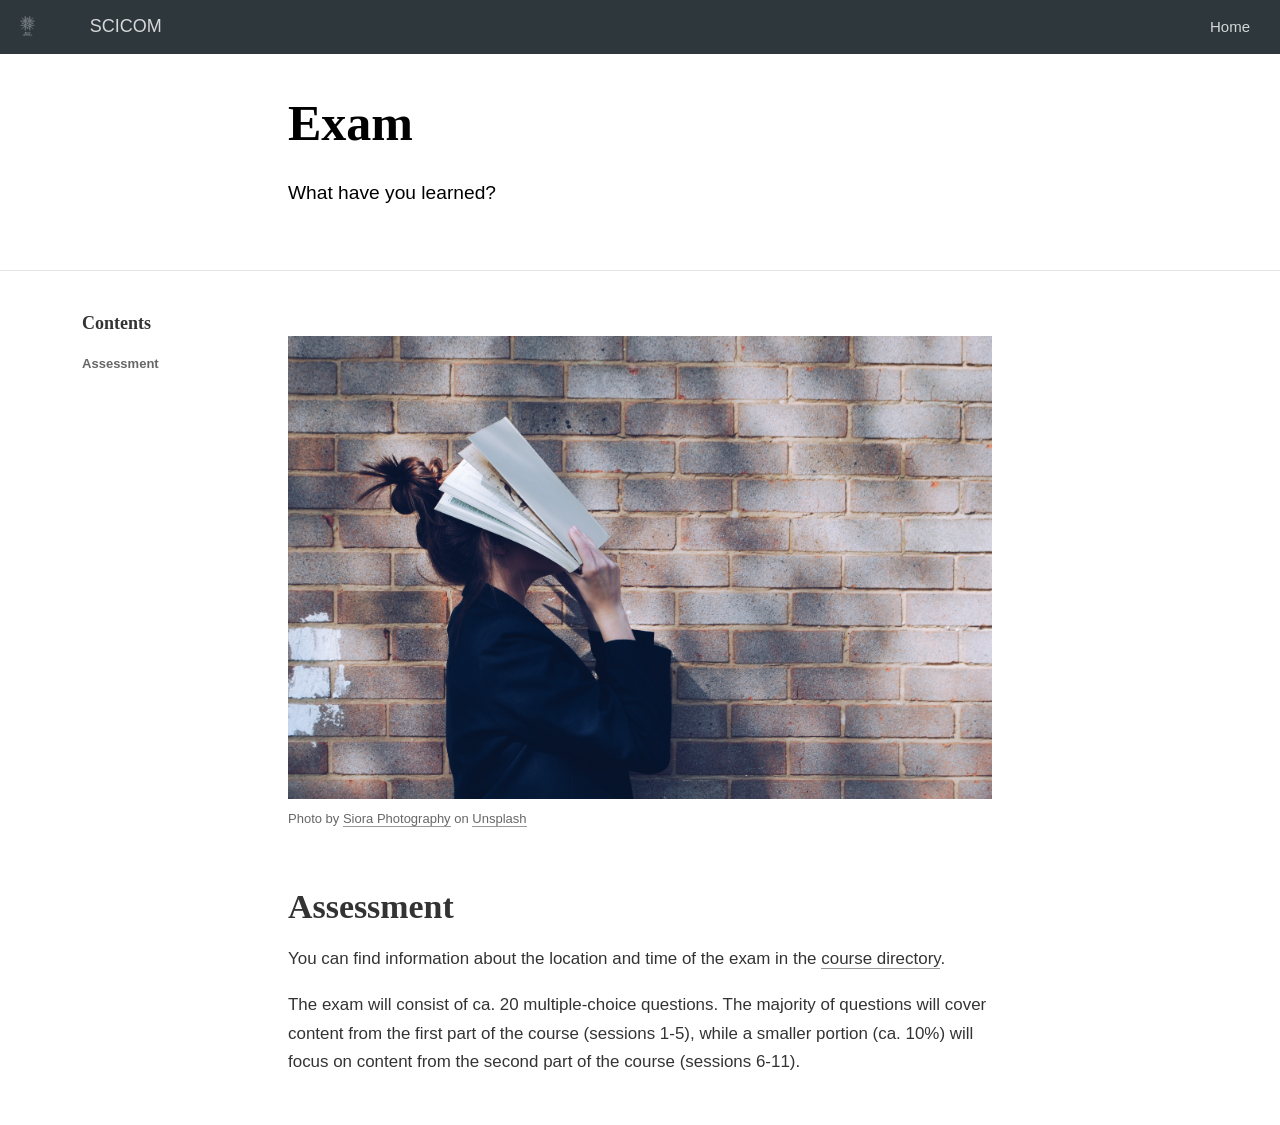
==== commit 695b0843: "update theme" ====
--- a/docs/exam.html
+++ b/docs/exam.html
@@ -2098,6 +2098,319 @@
 
   </script>
 
+  <style type="text/css">
+  /* base variables */
+
+  /* Edit the CSS properties in this file to create a custom
+     Distill theme. Only edit values in the right column
+     for each row; values shown are the CSS defaults.
+     To return any property to the default,
+     you may set its value to: unset
+     All rows must end with a semi-colon.                      */
+
+  /* Optional: embed custom fonts here with `@import`          */
+  /* This must remain at the top of this file.                 */
+
+
+
+  html {
+    /*-- Main font sizes --*/
+    --title-size:      50px;
+    --body-size:       1.06rem;
+    --code-size:       14px;
+    --aside-size:      12px;
+    --fig-cap-size:    13px;
+    /*-- Main font colors --*/
+    --title-color:     #000000;
+    --header-color:    rgba(0, 0, 0, 0.8);
+    --body-color:      rgba(0, 0, 0, 0.8);
+    --aside-color:     rgba(0, 0, 0, 0.6);
+    --fig-cap-color:   rgba(0, 0, 0, 0.6);
+    /*-- Specify custom fonts ~~~ must be imported above   --*/
+    --heading-font:    sans-serif;
+    --mono-font:       monospace;
+    --body-font:       sans-serif;
+    --navbar-font:     sans-serif;  /* websites + blogs only */
+  }
+
+  /*-- ARTICLE METADATA --*/
+  d-byline {
+    --heading-size:    0.6rem;
+    --heading-color:   rgba(0, 0, 0, 0.5);
+    --body-size:       0.8rem;
+    --body-color:      rgba(0, 0, 0, 0.8);
+  }
+
+  /*-- ARTICLE TABLE OF CONTENTS --*/
+  .d-contents {
+    --heading-size:    18px;
+    --contents-size:   13px;
+  }
+
+  /*-- ARTICLE APPENDIX --*/
+  d-appendix {
+    --heading-size:    15px;
+    --heading-color:   rgba(0, 0, 0, 0.65);
+    --text-size:       0.8em;
+    --text-color:      rgba(0, 0, 0, 0.5);
+  }
+
+  /*-- WEBSITE HEADER + FOOTER --*/
+  /* These properties only apply to Distill sites and blogs  */
+
+  .distill-site-header {
+    --title-size:       18px;
+    --text-color:       rgba(255, 255, 255, 0.8);
+    --text-size:        15px;
+    --hover-color:      white;
+    --bkgd-color:       #0F2E3D;
+  }
+
+  .distill-site-footer {
+    --text-color:       rgba(255, 255, 255, 0.8);
+    --text-size:        15px;
+    --hover-color:      white;
+    --bkgd-color:       #0F2E3D;
+  }
+
+  /*-- Additional custom styles --*/
+  /* Add any additional CSS rules below                      */
+  </style>
+  <style type="text/css">/* base variables */
+
+  /* Edit the CSS properties in this file to create a custom
+     Distill theme. Only edit values in the right column
+     for each row; values shown are the CSS defaults.
+     To return any property to the default,
+     you may set its value to: unset
+     All rows must end with a semi-colon.                      */
+
+  /* Optional: embed custom fonts here with `@import`          */
+  /* This must remain at the top of this file.                 */
+
+
+
+  html {
+    /*-- Main font sizes --*/
+    --title-size:      50px;
+    --body-size:       1.06rem;
+    --code-size:       14px;
+    --aside-size:      12px;
+    --fig-cap-size:    13px;
+    /*-- Main font colors --*/
+    --title-color:     #000000;
+    --header-color:    rgba(0, 0, 0, 0.8);
+    --body-color:      rgba(0, 0, 0, 0.8);
+    --aside-color:     rgba(0, 0, 0, 0.6);
+    --fig-cap-color:   rgba(0, 0, 0, 0.6);
+    /*-- Specify custom fonts ~~~ must be imported above   --*/
+    --heading-font:    Georgia, "Times New Roman", serif;
+    --mono-font:       monospace;
+    --body-font:       -apple-system, BlinkMacSystemFont, "Segoe UI", Helvetica, Arial, sans-serif;
+    --navbar-font:     -apple-system, BlinkMacSystemFont, "Segoe UI", Helvetica, Arial, sans-serif;  /* websites + blogs only */
+  }
+
+  /*-- ARTICLE METADATA --*/
+  d-byline {
+    --heading-size:    0.6rem;
+    --heading-color:   rgba(0, 0, 0, 0.5);
+    --body-size:       0.8rem;
+    --body-color:      rgba(0, 0, 0, 0.8);
+  }
+
+  /*-- ARTICLE TABLE OF CONTENTS --*/
+  .d-contents {
+    --heading-size:    18px;
+    --contents-size:   13px;
+  }
+
+  /*-- ARTICLE APPENDIX --*/
+  d-appendix {
+    --heading-size:    15px;
+    --heading-color:   rgba(0, 0, 0, 0.65);
+    --text-size:       0.8em;
+    --text-color:      rgba(0, 0, 0, 0.5);
+  }
+
+  /*-- WEBSITE HEADER + FOOTER --*/
+  /* These properties only apply to Distill sites and blogs  */
+
+  .distill-site-header {
+    --title-size:       18px;
+    --text-color:       rgba(255, 255, 255, 0.8);
+    --text-size:        15px;
+    --hover-color:      #A5D7D2; /* Unibas Mint */
+    --bkgd-color:       #2D373C; /* Unibas Anthrazit */
+  }
+
+  .distill-site-footer {
+    --text-color:       rgba(255, 255, 255, 0.8);
+    --text-size:        15px;
+    --hover-color:      #A5D7D2; /* Unibas Mint */
+    --bkgd-color:       #2D373C; /* Unibas Anthrazit */
+  }
+
+  /*-- Additional custom styles --*/
+  /* Add any additional CSS rules below                      */
+
+  /* Unibas Rot as the sole accent color, used sparingly for links only */
+  a {
+    color: #D20537;
+  }</style>
+  <style type="text/css">
+  /* base style */
+
+  /* FONT FAMILIES */
+
+  :root {
+    --heading-default: -apple-system, BlinkMacSystemFont, "Segoe UI", Roboto, Oxygen, Ubuntu, Cantarell, "Fira Sans", "Droid Sans", "Helvetica Neue", Arial, sans-serif;
+    --mono-default: Consolas, Monaco, 'Andale Mono', 'Ubuntu Mono', monospace;
+    --body-default: -apple-system, BlinkMacSystemFont, "Segoe UI", Roboto, Oxygen, Ubuntu, Cantarell, "Fira Sans", "Droid Sans", "Helvetica Neue", Arial, sans-serif;
+  }
+
+  body,
+  .posts-list .post-preview p,
+  .posts-list .description p {
+    font-family: var(--body-font), var(--body-default);
+  }
+
+  h1, h2, h3, h4, h5, h6,
+  .posts-list .post-preview h2,
+  .posts-list .description h2 {
+    font-family: var(--heading-font), var(--heading-default);
+  }
+
+  d-article div.sourceCode code,
+  d-article pre code {
+    font-family: var(--mono-font), var(--mono-default);
+  }
+
+
+  /*-- TITLE --*/
+  d-title h1,
+  .posts-list > h1 {
+    color: var(--title-color, black);
+  }
+
+  d-title h1 {
+    font-size: var(--title-size, 50px);
+  }
+
+  /*-- HEADERS --*/
+  d-article h1,
+  d-article h2,
+  d-article h3,
+  d-article h4,
+  d-article h5,
+  d-article h6 {
+    color: var(--header-color, rgba(0, 0, 0, 0.8));
+  }
+
+  /*-- BODY --*/
+  d-article > p,  /* only text inside of <p> tags */
+  d-article > ul, /* lists */
+  d-article > ol {
+    color: var(--body-color, rgba(0, 0, 0, 0.8));
+    font-size: var(--body-size, 1.06rem);
+  }
+
+
+  /*-- CODE --*/
+  d-article div.sourceCode code,
+  d-article pre code {
+    font-size: var(--code-size, 14px);
+  }
+
+  /*-- ASIDE --*/
+  d-article aside {
+    font-size: var(--aside-size, 12px);
+    color: var(--aside-color, rgba(0, 0, 0, 0.6));
+  }
+
+  /*-- FIGURE CAPTIONS --*/
+  figure .caption,
+  figure figcaption,
+  .figure .caption {
+    font-size: var(--fig-cap-size, 13px);
+    color: var(--fig-cap-color, rgba(0, 0, 0, 0.6));
+  }
+
+  /*-- METADATA --*/
+  d-byline h3 {
+    font-size: var(--heading-size, 0.6rem);
+    color: var(--heading-color, rgba(0, 0, 0, 0.5));
+  }
+
+  d-byline {
+    font-size: var(--body-size, 0.8rem);
+    color: var(--body-color, rgba(0, 0, 0, 0.8));
+  }
+
+  d-byline a,
+  d-article d-byline a {
+    color: var(--body-color, rgba(0, 0, 0, 0.8));
+  }
+
+  /*-- TABLE OF CONTENTS --*/
+  .d-contents nav h3 {
+    font-size: var(--heading-size, 18px);
+  }
+
+  .d-contents nav a {
+    font-size: var(--contents-size, 13px);
+  }
+
+  /*-- APPENDIX --*/
+  d-appendix h3 {
+    font-size: var(--heading-size, 15px);
+    color: var(--heading-color, rgba(0, 0, 0, 0.65));
+  }
+
+  d-appendix {
+    font-size: var(--text-size, 0.8em);
+    color: var(--text-color, rgba(0, 0, 0, 0.5));
+  }
+
+  d-appendix d-footnote-list a.footnote-backlink {
+    color: var(--text-color, rgba(0, 0, 0, 0.5));
+  }
+
+  /*-- WEBSITE HEADER + FOOTER --*/
+  .distill-site-header .title {
+    font-size: var(--title-size, 18px);
+    font-family: var(--navbar-font), var(--heading-default);
+  }
+
+  .distill-site-header a,
+  .nav-dropdown .nav-dropbtn {
+    font-family: var(--navbar-font), var(--heading-default);
+  }
+
+  .nav-dropdown .nav-dropbtn {
+    color: var(--text-color, rgba(255, 255, 255, 0.8));
+    font-size: var(--text-size, 15px);
+  }
+
+  .distill-site-header a:hover,
+  .nav-dropdown:hover .nav-dropbtn {
+    color: var(--hover-color, white);
+  }
+
+  .distill-site-header {
+    font-size: var(--text-size, 15px);
+    color: var(--text-color, rgba(255, 255, 255, 0.8));
+    background-color: var(--bkgd-color, #0F2E3D);
+  }
+
+  .distill-site-footer {
+    font-size: var(--text-size, 15px);
+    color: var(--text-color, rgba(255, 255, 255, 0.8));
+    background-color: var(--bkgd-color, #0F2E3D);
+  }
+
+  .distill-site-footer a:hover {
+    color: var(--hover-color, white);
+  }</style>
   <!--/radix_placeholder_distill-->
   <script src="site_libs/header-attrs-2.28/header-attrs.js"></script>
   <script src="site_libs/popper-2.6.0/popper.min.js"></script>
@@ -2166,7 +2479,7 @@
 </figure>
 <h1 id="assessment">Assessment</h1>
 <p>You can find information about the location and time of the exam in the <a href="https://vorlesungsverzeichnis.unibas.ch/de/vorlesungsverzeichnis?id=293356">course directory</a>.</p>
-<p>The exam will consist of ca. 20 multiple-choice questions. The majority of questions will cover content from the first part of the course (sessions 1-5), while a smaller portion (ca. 10%) will focus on content from the second part of the course (sessions 6-12).</p>
+<p>The exam will consist of ca. 20 multiple-choice questions. The majority of questions will cover content from the first part of the course (sessions 1-5), while a smaller portion (ca. 10%) will focus on content from the second part of the course (sessions 6-11).</p>
 <div class="sourceCode" id="cb1"><pre class="sourceCode r distill-force-highlighting-css"><code class="sourceCode r"></code></pre></div>
 <!--radix_placeholder_article_footer-->
 <!--/radix_placeholder_article_footer-->
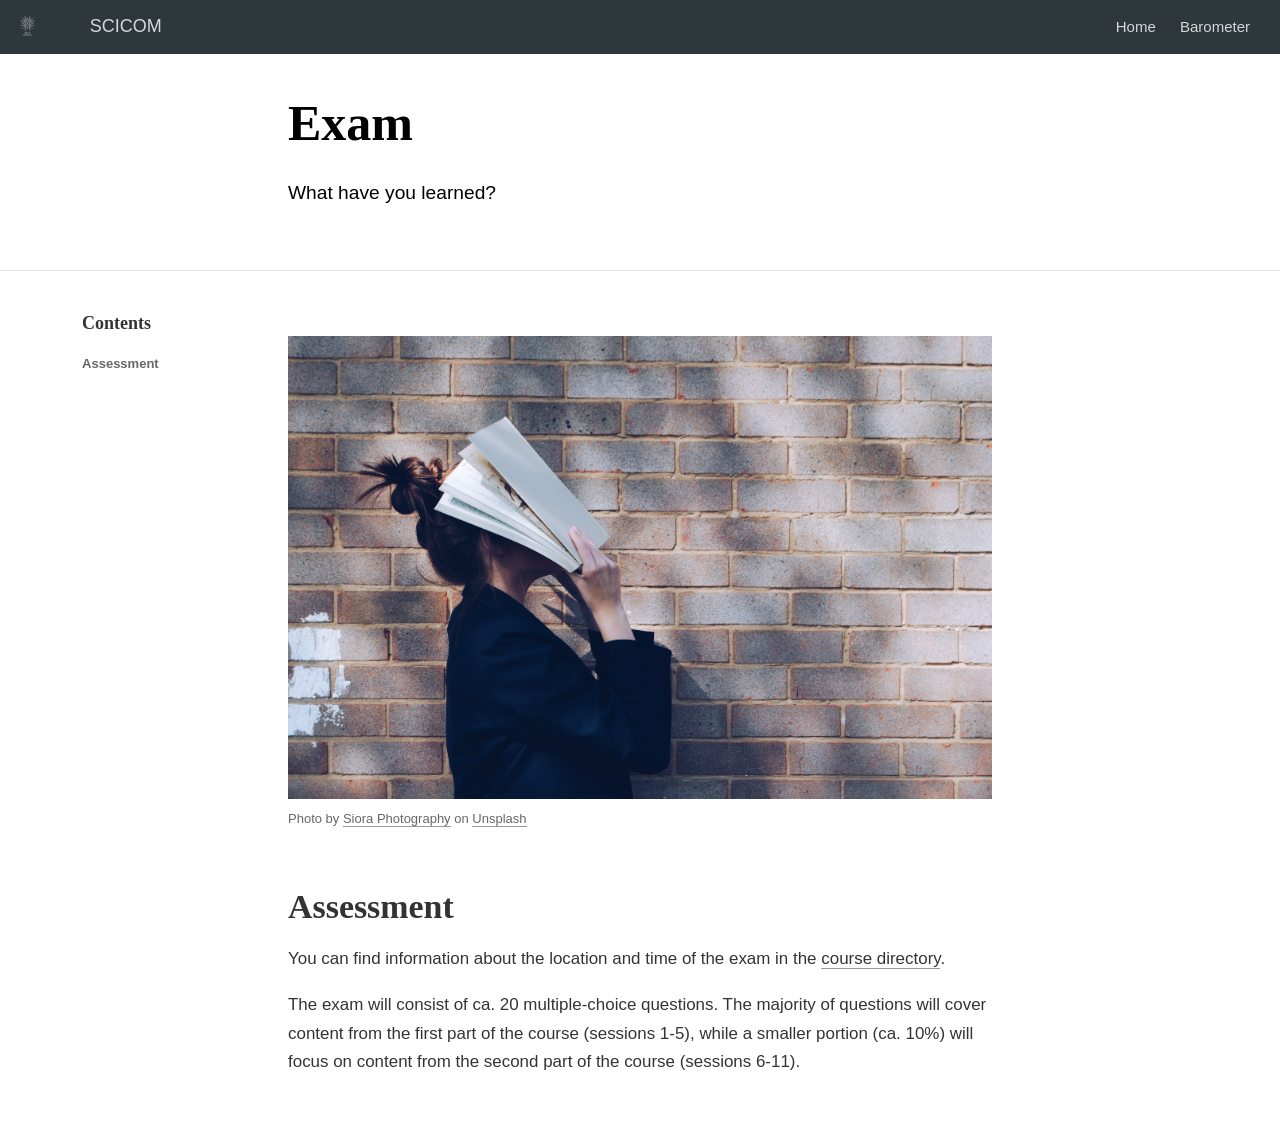
==== commit d15bfd92: "baromoter" ====
--- a/docs/exam.html
+++ b/docs/exam.html
@@ -2447,6 +2447,7 @@
 </div>
 <div class="nav-right">
 <a href="index.html">Home</a>
+<a href="wissenschaftsbarometer.html">Barometer</a>
 <a href="javascript:void(0);" class="nav-toggle">&#9776;</a>
 </div>
 </nav>
